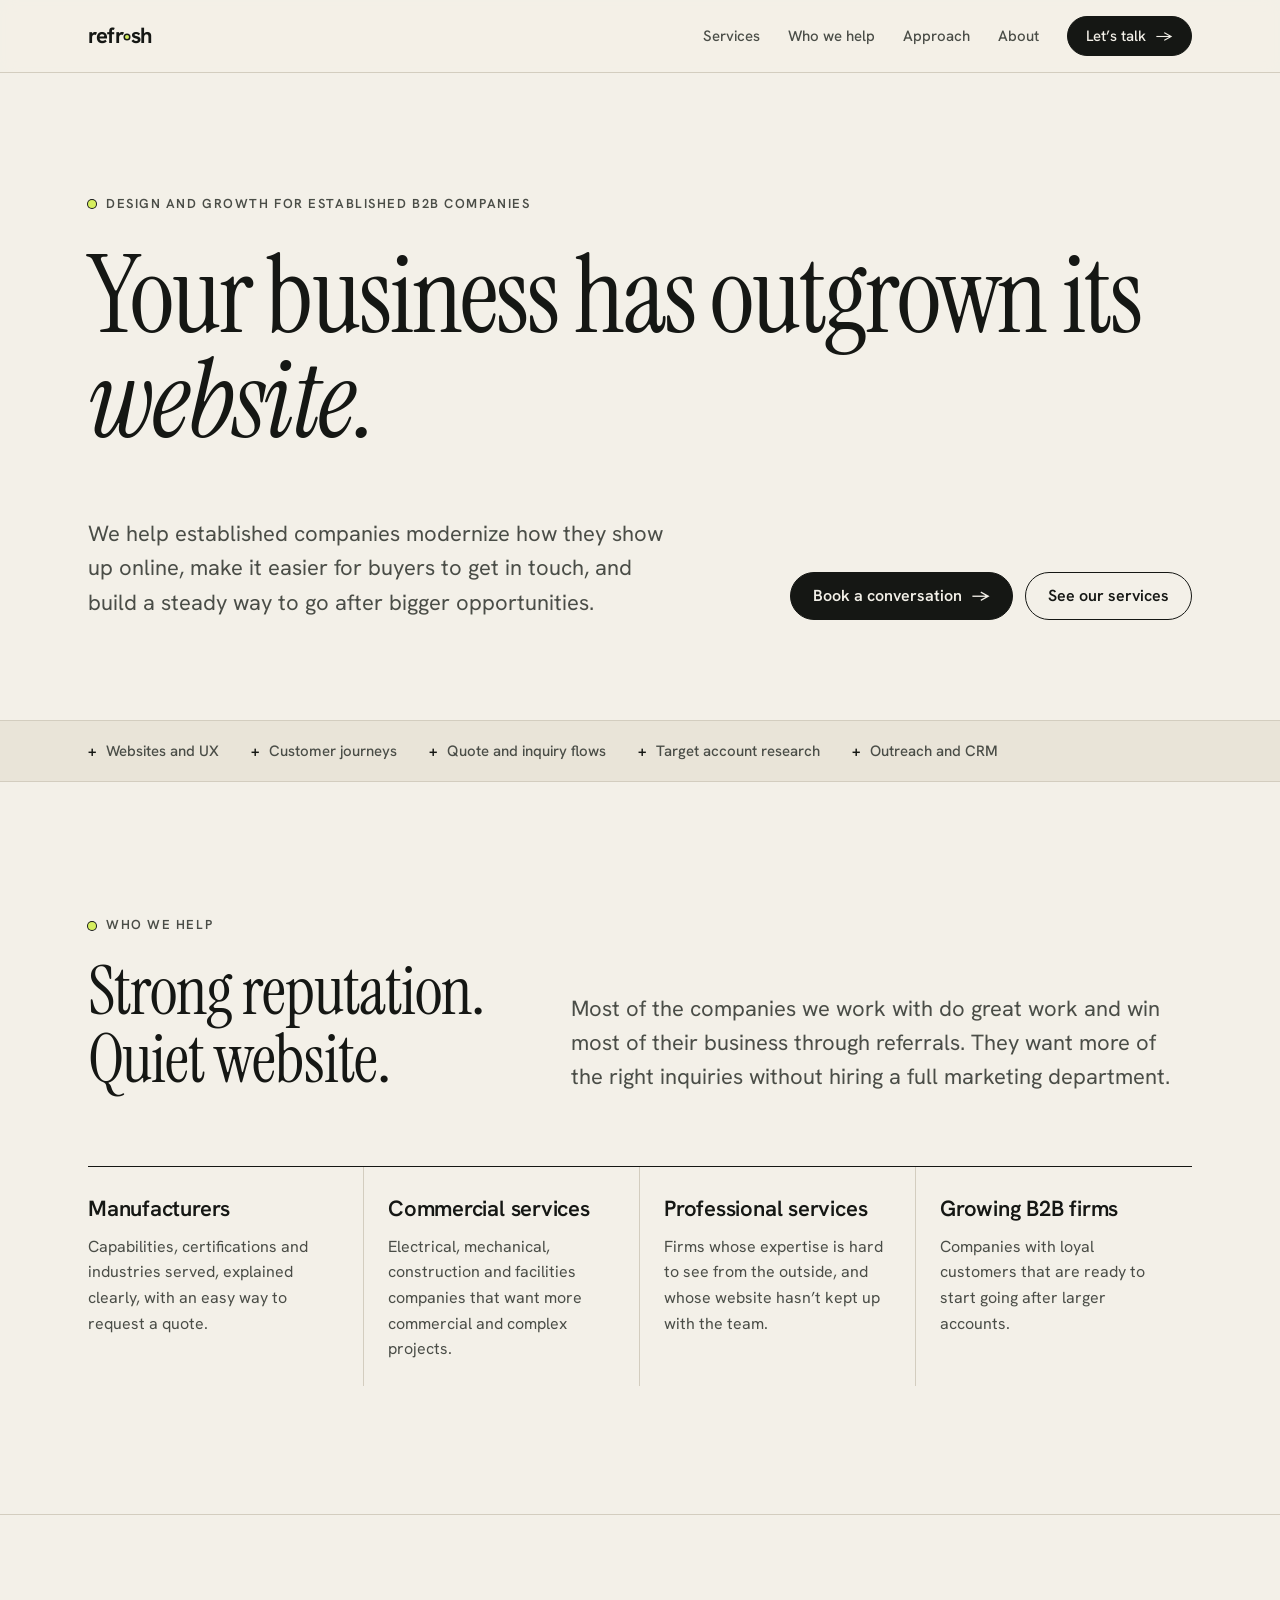
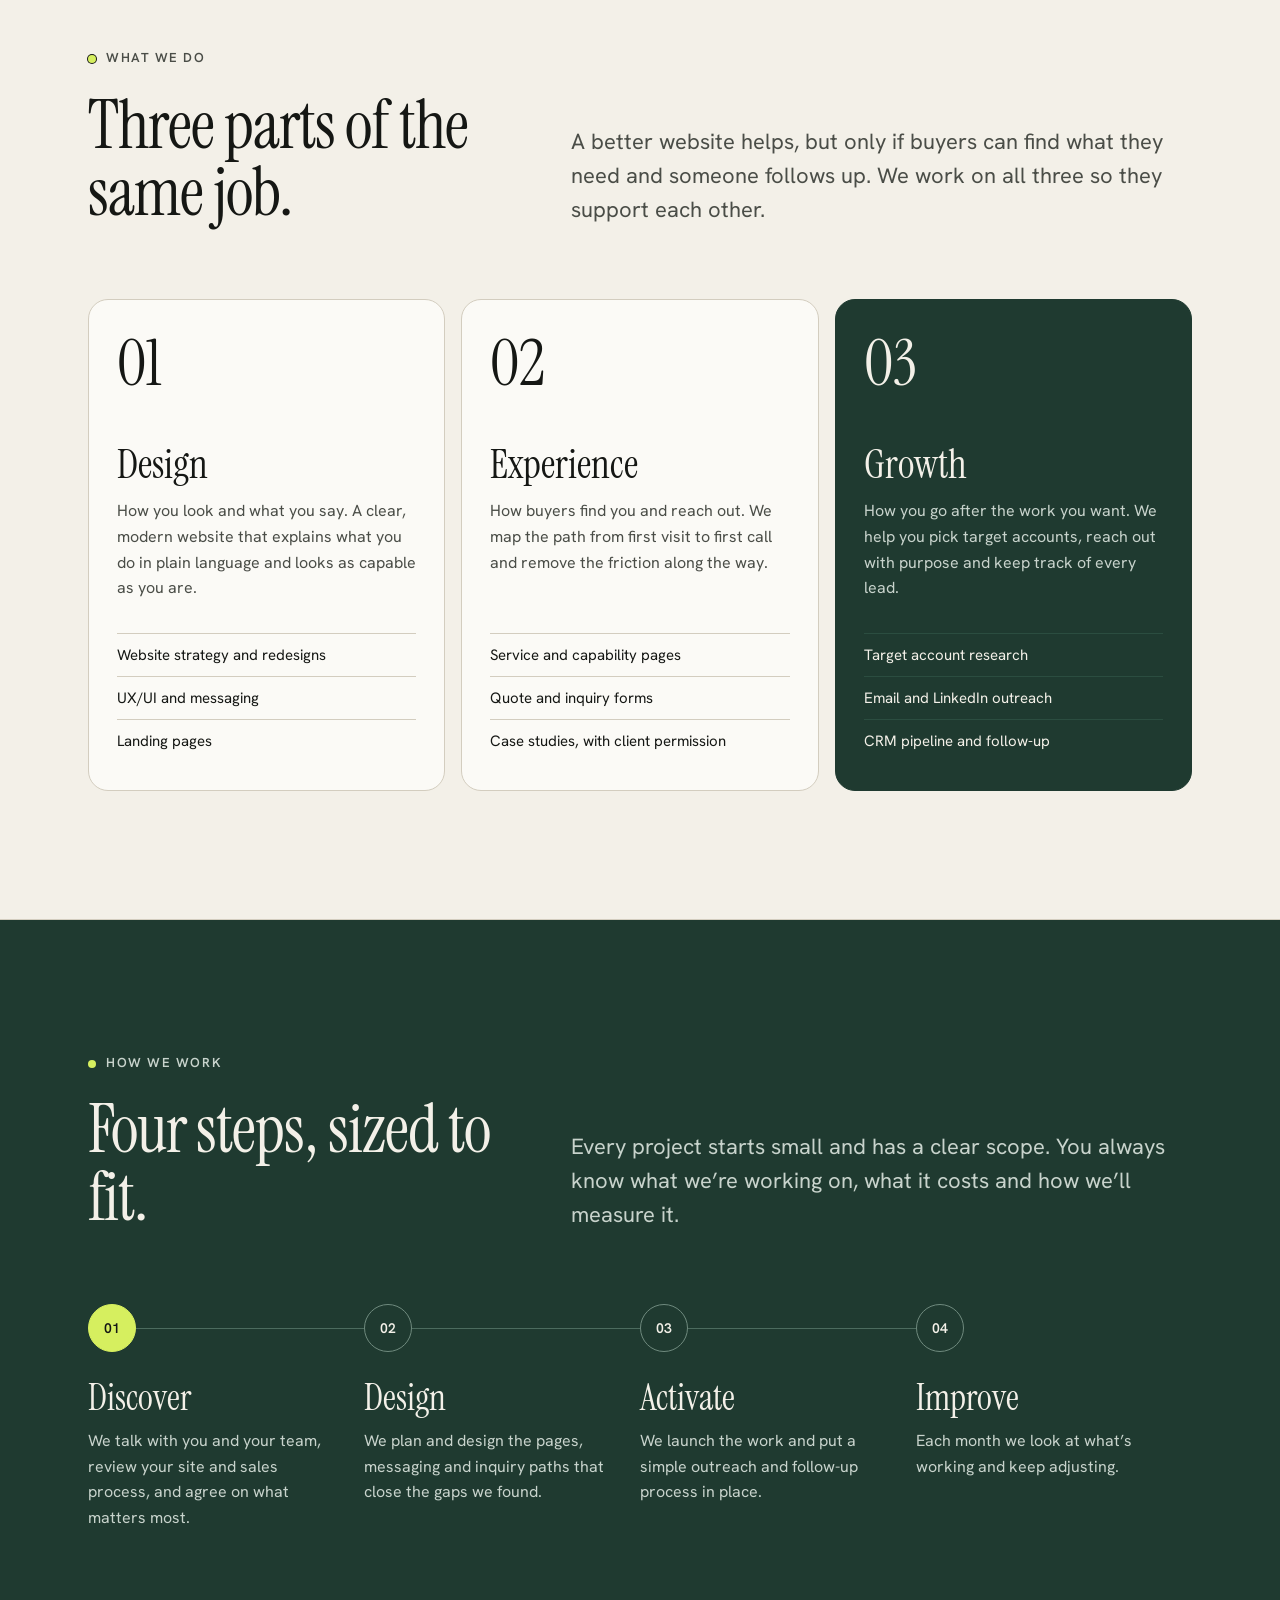
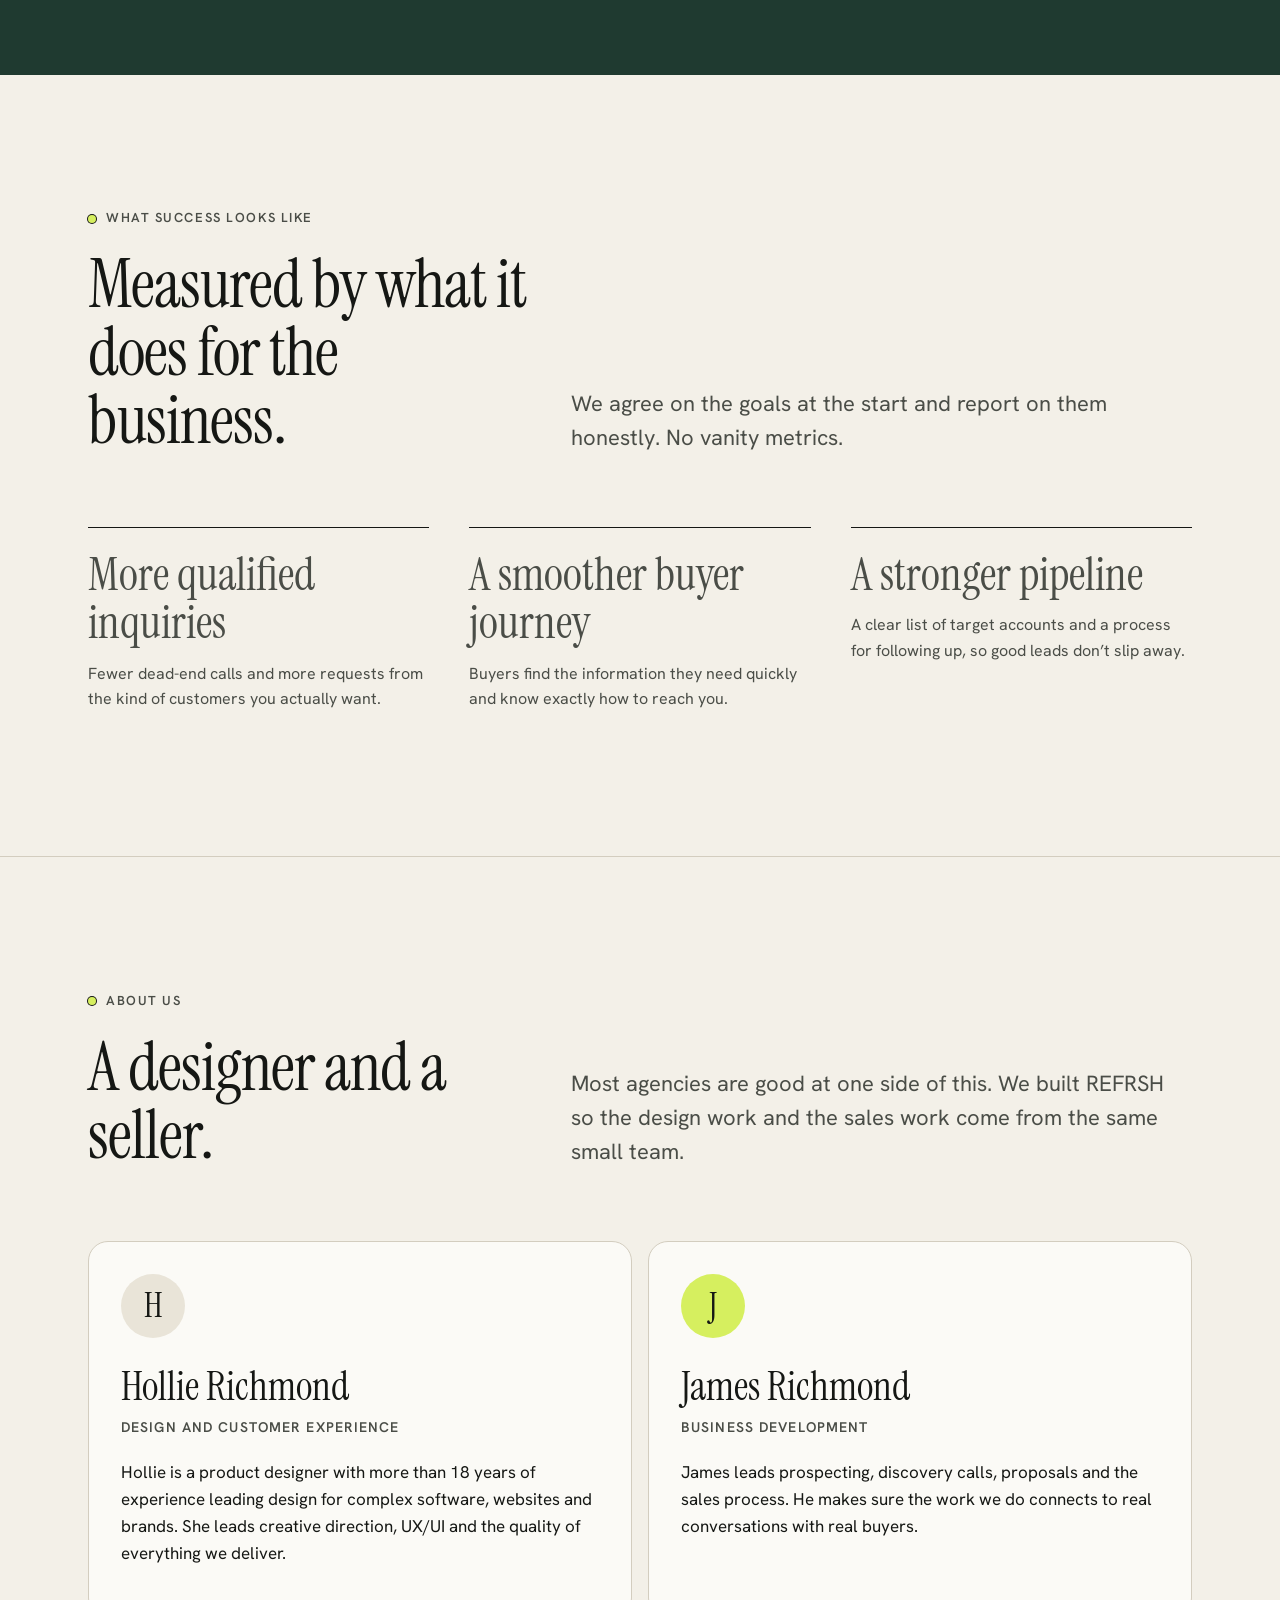
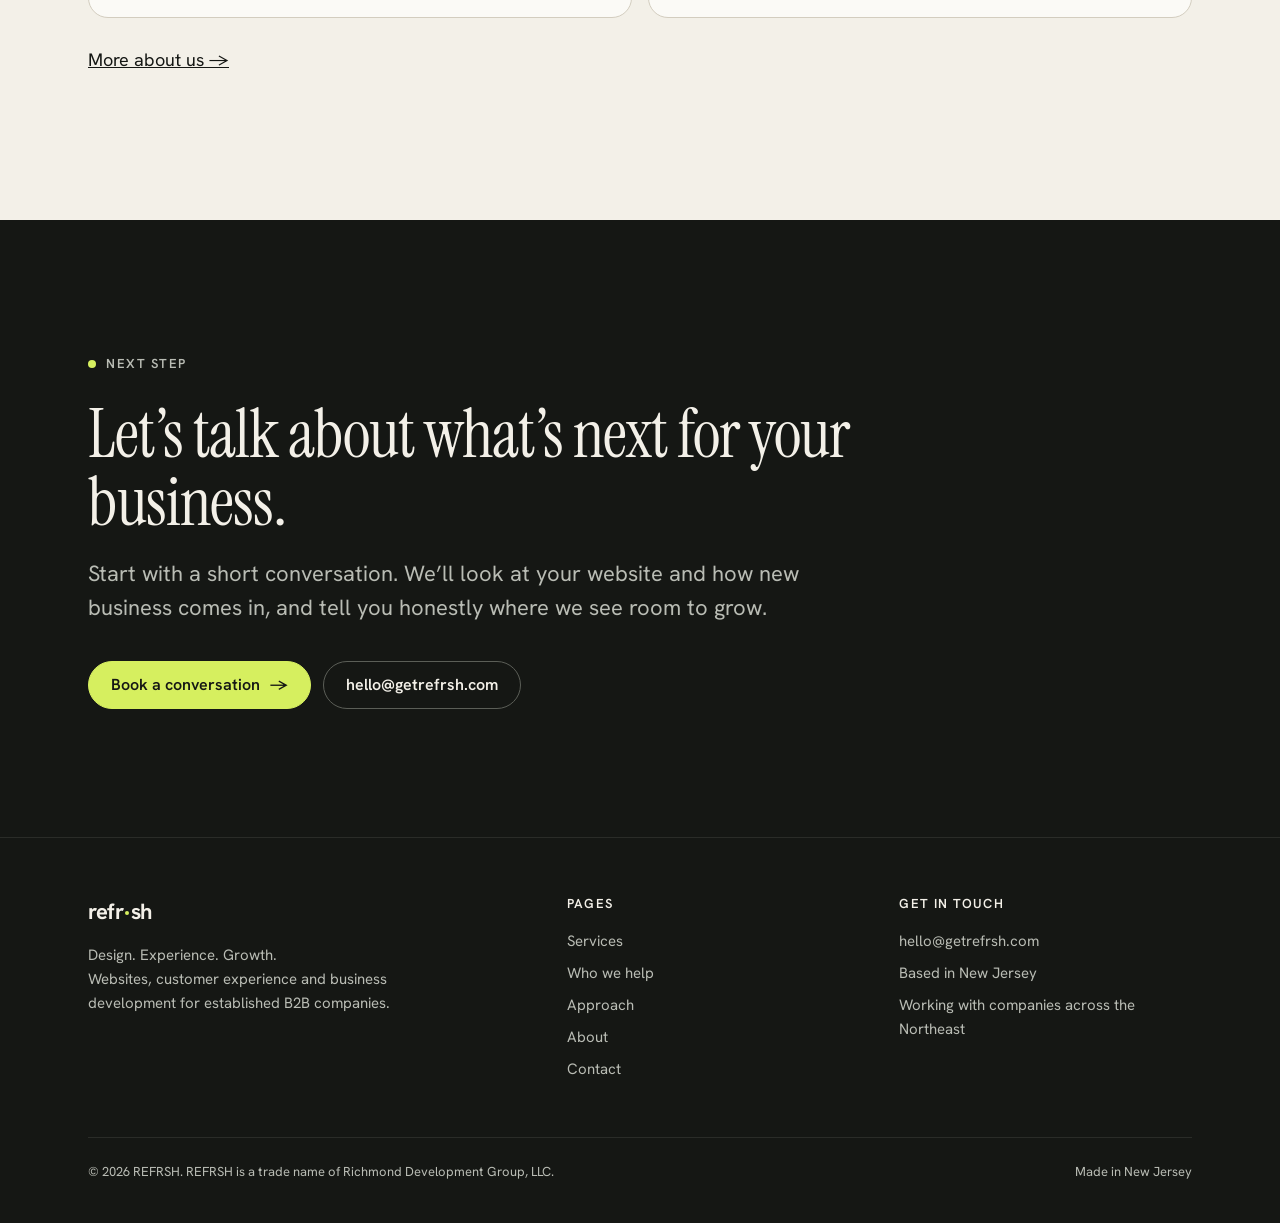
==== index.html @ 4a9b30aa "Initial commit" ====
<!doctype html>
<html lang="en">
<head>
<meta charset="utf-8">
<meta name="viewport" content="width=device-width, initial-scale=1">
<title>REFRSH | Design, experience and growth for established B2B companies</title>
<meta name="description" content="REFRSH helps established B2B companies in New Jersey and the Northeast modernize their websites, improve the buyer experience and build a steady pipeline of new business.">
<link rel="canonical" href="https://getrefrsh.com/">
<meta property="og:type" content="website">
<meta property="og:site_name" content="REFRSH">
<meta property="og:title" content="REFRSH | Design, experience and growth for established B2B companies">
<meta property="og:description" content="REFRSH helps established B2B companies in New Jersey and the Northeast modernize their websites, improve the buyer experience and build a steady pipeline of new business.">
<meta property="og:url" content="https://getrefrsh.com/">
<meta name="theme-color" content="#f3f0e8">
<link rel="icon" href="assets/favicon.svg" type="image/svg+xml">
<link rel="preconnect" href="https://fonts.googleapis.com">
<link rel="preconnect" href="https://fonts.gstatic.com" crossorigin>
<link rel="stylesheet" href="assets/site.css">
</head>
<body>
<a class="skip" href="#main">Skip to content</a>
<header class="site-header">
  <div class="wrap">
    <a class="logo" href="index.html" aria-label="REFRSH home">refr<span class="gap" aria-hidden="true"></span>sh</a>
    <button class="menu-toggle" aria-controls="site-nav" aria-expanded="false" aria-label="Menu"><span></span><span></span><span></span></button>
    <nav class="nav" id="site-nav" aria-label="Main">
      <a href="services.html">Services</a><a href="who-we-help.html">Who we help</a><a href="approach.html">Approach</a><a href="about.html">About</a>
      <a class="btn btn--sm" href="contact.html">Let&rsquo;s talk <span class="arrow" aria-hidden="true">&rarr;</span></a>
    </nav>
  </div>
</header>
<main id="main">

<section class="hero">
  <div class="wrap">
    <span class="eyebrow">Design and growth for established B2B companies</span>
    <h1 class="display">Your business has outgrown its <em>website.</em></h1>
    <div class="hero-foot">
      <p class="lead">We help established companies modernize how they show up online, make it easier for buyers to get in touch, and build a steady way to go after bigger opportunities.</p>
      <div class="cta-row">
        <a class="btn" href="contact.html">Book a conversation <span class="arrow" aria-hidden="true">&rarr;</span></a>
        <a class="btn btn--ghost" href="services.html">See our services</a>
      </div>
    </div>
  </div>
</section>

<div class="strip" aria-label="What we work on">
  <div class="wrap">
    <span>Websites and UX</span><span>Customer journeys</span><span>Quote and inquiry flows</span><span>Target account research</span><span>Outreach and CRM</span>
  </div>
</div>

<section class="section">
  <div class="wrap">
    <div class="section-head reveal">
      <div>
        <span class="eyebrow">Who we help</span>
        <h2 class="h2" style="margin-top:20px">Strong reputation. Quiet website.</h2>
      </div>
      <p class="lead">Most of the companies we work with do great work and win most of their business through referrals. They want more of the right inquiries without hiring a full marketing department.</p>
    </div>
    <div class="who-grid reveal">
      <div><h3 class="h3">Manufacturers</h3><p>Capabilities, certifications and industries served, explained clearly, with an easy way to request a quote.</p></div>
      <div><h3 class="h3">Commercial services</h3><p>Electrical, mechanical, construction and facilities companies that want more commercial and complex projects.</p></div>
      <div><h3 class="h3">Professional services</h3><p>Firms whose expertise is hard to see from the outside, and whose website hasn&rsquo;t kept up with the team.</p></div>
      <div><h3 class="h3">Growing B2B firms</h3><p>Companies with loyal customers that are ready to start going after larger accounts.</p></div>
    </div>
  </div>
</section>

<section class="section">
  <div class="wrap">
    <div class="section-head reveal">
      <div>
        <span class="eyebrow">What we do</span>
        <h2 class="h2" style="margin-top:20px">Three parts of the same job.</h2>
      </div>
      <p class="lead">A better website helps, but only if buyers can find what they need and someone follows up. We work on all three so they support each other.</p>
    </div>
    <div class="pillars">
      <article class="pillar reveal">
        <span class="num">01</span>
        <h3>Design</h3>
        <p>How you look and what you say. A clear, modern website that explains what you do in plain language and looks as capable as you are.</p>
        <ul><li>Website strategy and redesigns</li><li>UX/UI and messaging</li><li>Landing pages</li></ul>
      </article>
      <article class="pillar reveal">
        <span class="num">02</span>
        <h3>Experience</h3>
        <p>How buyers find you and reach out. We map the path from first visit to first call and remove the friction along the way.</p>
        <ul><li>Service and capability pages</li><li>Quote and inquiry forms</li><li>Case studies, with client permission</li></ul>
      </article>
      <article class="pillar pillar--dark reveal">
        <span class="num">03</span>
        <h3>Growth</h3>
        <p>How you go after the work you want. We help you pick target accounts, reach out with purpose and keep track of every lead.</p>
        <ul><li>Target account research</li><li>Email and LinkedIn outreach</li><li>CRM pipeline and follow-up</li></ul>
      </article>
    </div>
  </div>
</section>

<section class="section dark">
  <div class="wrap">
    <div class="section-head reveal">
      <div>
        <span class="eyebrow">How we work</span>
        <h2 class="h2" style="margin-top:20px">Four steps, sized to fit.</h2>
      </div>
      <p class="lead">Every project starts small and has a clear scope. You always know what we&rsquo;re working on, what it costs and how we&rsquo;ll measure it.</p>
    </div>
    <div class="steps reveal">
      <div class="step"><h3>Discover</h3><p>We talk with you and your team, review your site and sales process, and agree on what matters most.</p></div>
      <div class="step"><h3>Design</h3><p>We plan and design the pages, messaging and inquiry paths that close the gaps we found.</p></div>
      <div class="step"><h3>Activate</h3><p>We launch the work and put a simple outreach and follow-up process in place.</p></div>
      <div class="step"><h3>Improve</h3><p>Each month we look at what&rsquo;s working and keep adjusting.</p></div>
    </div>
  </div>
</section>

<section class="section">
  <div class="wrap">
    <div class="section-head reveal">
      <div>
        <span class="eyebrow">What success looks like</span>
        <h2 class="h2" style="margin-top:20px">Measured by what it does for the business.</h2>
      </div>
      <p class="lead">We agree on the goals at the start and report on them honestly. No vanity metrics.</p>
    </div>
    <div class="outcomes">
      <div class="outcome reveal"><p class="big">More qualified inquiries</p><p>Fewer dead-end calls and more requests from the kind of customers you actually want.</p></div>
      <div class="outcome reveal"><p class="big">A smoother buyer journey</p><p>Buyers find the information they need quickly and know exactly how to reach you.</p></div>
      <div class="outcome reveal"><p class="big">A stronger pipeline</p><p>A clear list of target accounts and a process for following up, so good leads don&rsquo;t slip away.</p></div>
    </div>
  </div>
</section>

<section class="section">
  <div class="wrap">
    <div class="section-head reveal">
      <div>
        <span class="eyebrow">About us</span>
        <h2 class="h2" style="margin-top:20px">A designer and a seller.</h2>
      </div>
      <p class="lead">Most agencies are good at one side of this. We built REFRSH so the design work and the sales work come from the same small team.</p>
    </div>
    <div class="team">
      <article class="person reveal">
        <div class="initial" aria-hidden="true">H</div>
        <h3>Hollie Richmond</h3>
        <p class="role">Design and customer experience</p>
        <p>Hollie is a product designer with more than 18 years of experience leading design for complex software, websites and brands. She leads creative direction, UX/UI and the quality of everything we deliver.</p>
      </article>
      <article class="person reveal">
        <div class="initial" aria-hidden="true">J</div>
        <h3>James Richmond</h3>
        <p class="role">Business development</p>
        <p>James leads prospecting, discovery calls, proposals and the sales process. He makes sure the work we do connects to real conversations with real buyers.</p>
      </article>
    </div>
    <p style="margin-top:28px"><a href="about.html">More about us <span class="arrow" aria-hidden="true">&rarr;</span></a></p>
  </div>
</section>

<section class="cta-band">
  <div class="wrap reveal">
    <span class="eyebrow" style="color:#b9bcb4">Next step</span>
    <h2 class="h2" style="margin-top:24px">Let&rsquo;s talk about what&rsquo;s next for your business.</h2>
    <p class="lead">Start with a short conversation. We&rsquo;ll look at your website and how new business comes in, and tell you honestly where we see room to grow.</p>
    <div class="cta-row">
      <a class="btn btn--lime" href="contact.html">Book a conversation <span class="arrow" aria-hidden="true">&rarr;</span></a>
      <a class="btn btn--ghost" href="mailto:hello@getrefrsh.com">hello@getrefrsh.com</a>
    </div>
  </div>
</section>

</main>
<footer class="site-footer">
  <div class="wrap">
    <div class="top">
      <div>
        <a class="logo" href="index.html" aria-label="REFRSH home">refr<span class="gap" aria-hidden="true"></span>sh</a>
        <p class="tagline">Design. Experience. Growth.<br>Websites, customer experience and business development for established B2B companies.</p>
      </div>
      <div>
        <h4>Pages</h4>
        <ul>
          <li><a href="services.html">Services</a></li>
          <li><a href="who-we-help.html">Who we help</a></li>
          <li><a href="approach.html">Approach</a></li>
          <li><a href="about.html">About</a></li>
          <li><a href="contact.html">Contact</a></li>
        </ul>
      </div>
      <div>
        <h4>Get in touch</h4>
        <ul>
          <li><a href="mailto:hello@getrefrsh.com">hello@getrefrsh.com</a></li>
          <li>Based in New Jersey</li>
          <li>Working with companies across the Northeast</li>
        </ul>
      </div>
    </div>
    <div class="bottom">
      <span>&copy; <span id="year">2026</span> REFRSH. REFRSH is a trade name of Richmond Development Group, LLC.</span>
      <span>Made in New Jersey</span>
    </div>
  </div>
</footer>
<script src="assets/site.js" defer></script>
</body>
</html>
---- assets/site.css ----
/* REFRSH site styles */
@import url("https://fonts.googleapis.com/css2?family=Instrument+Serif:ital@0;1&family=Hanken+Grotesk:wght@400;500;600;700&display=swap");

:root {
  --paper: #f3f0e8;
  --paper-2: #e9e4d8;
  --ink: #151714;
  --ink-2: #4a4d47;
  --line: #d3cdbf;
  --spruce: #1f3a30;
  --spruce-2: #2b4d40;
  --lime: #d6ef5f;
  --serif: "Instrument Serif", Georgia, "Times New Roman", serif;
  --sans: "Hanken Grotesk", system-ui, -apple-system, "Segoe UI", sans-serif;
  --wrap: 1200px;
  --gutter: clamp(16px, 4vw, 48px);
}

*, *::before, *::after { box-sizing: border-box; }
html { -webkit-text-size-adjust: 100%; scroll-behavior: smooth; }
body {
  margin: 0;
  background: var(--paper);
  color: var(--ink);
  font-family: var(--sans);
  font-size: 18px;
  line-height: 1.6;
  -webkit-font-smoothing: antialiased;
}
img, svg { display: block; max-width: 100%; }
a { color: inherit; }
p { margin: 0 0 1em; }
h1, h2, h3, h4 { margin: 0; font-weight: 400; }

.wrap { max-width: var(--wrap); margin: 0 auto; padding: 0 var(--gutter); }

.skip { position: absolute; left: -9999px; }
.skip:focus { left: 16px; top: 16px; background: var(--ink); color: var(--paper); padding: 8px 12px; z-index: 100; }

:focus-visible { outline: 2px solid var(--ink); outline-offset: 3px; }

/* ---------- Header ---------- */
.site-header {
  position: sticky; top: 0; z-index: 20;
  background: color-mix(in srgb, var(--paper) 92%, transparent);
  backdrop-filter: saturate(140%) blur(8px);
  border-bottom: 1px solid var(--line);
}
.site-header .wrap { display: flex; align-items: center; justify-content: space-between; height: 72px; gap: 24px; }

.logo { display: inline-flex; align-items: baseline; text-decoration: none; font-family: var(--sans); font-weight: 700; font-size: 22px; letter-spacing: -0.02em; }
.logo .gap { display: inline-block; width: 0.34em; position: relative; }
.logo .gap::after { content: ""; position: absolute; left: 50%; bottom: 0.18em; width: 0.2em; height: 0.2em; margin-left: -0.1em; border-radius: 50%; background: var(--lime); box-shadow: 0 0 0 1.5px var(--ink); }

.nav { display: flex; align-items: center; gap: 28px; }
.nav a { text-decoration: none; font-size: 15px; font-weight: 500; color: var(--ink-2); }
.nav a:hover, .nav a[aria-current="page"] { color: var(--ink); }
.nav a.btn, .nav a.btn:hover { color: var(--paper); text-decoration: none; }
.nav a[aria-current="page"] { text-decoration: underline; text-underline-offset: 6px; text-decoration-thickness: 1px; }

.btn {
  display: inline-flex; align-items: center; justify-content: center; gap: 10px;
  min-height: 48px; padding: 0 22px;
  border-radius: 999px; border: 1px solid var(--ink);
  background: var(--ink); color: var(--paper);
  font: 600 16px/1 var(--sans); text-decoration: none; cursor: pointer;
  transition: background .2s, color .2s;
}
.btn:hover { background: var(--spruce); border-color: var(--spruce); }
.btn .arrow { transition: transform .2s; }
.btn:hover .arrow { transform: translateX(3px); }
.btn--ghost { background: transparent; color: var(--ink); }
.btn--ghost:hover { background: var(--ink); color: var(--paper); border-color: var(--ink); }
.btn--lime { background: var(--lime); color: var(--ink); border-color: var(--lime); }
.btn--lime:hover { background: var(--paper); border-color: var(--paper); }
.btn--sm { min-height: 40px; padding: 0 18px; font-size: 15px; }

.menu-toggle { display: none; background: none; border: 0; padding: 10px; margin-right: -10px; cursor: pointer; color: var(--ink); }
.menu-toggle span { display: block; width: 22px; height: 2px; background: currentColor; margin: 5px 0; transition: transform .2s, opacity .2s; }

@media (max-width: 900px) {
  .menu-toggle { display: block; }
  .nav {
    position: fixed; inset: 72px 0 auto 0;
    flex-direction: column; align-items: stretch; gap: 0;
    background: var(--paper); border-bottom: 1px solid var(--line);
    padding: 8px var(--gutter) 24px;
    display: none;
  }
  .nav.open { display: flex; }
  .nav a { font-size: 20px; padding: 14px 0; border-bottom: 1px solid var(--line); color: var(--ink); }
  .nav a[aria-current="page"] { text-decoration: none; }
  .nav .btn { margin-top: 20px; border-bottom: 1px solid var(--ink); }
  .menu-open .menu-toggle span:nth-child(1) { transform: translateY(7px) rotate(45deg); }
  .menu-open .menu-toggle span:nth-child(2) { opacity: 0; }
  .menu-open .menu-toggle span:nth-child(3) { transform: translateY(-7px) rotate(-45deg); }
}

/* ---------- Type helpers ---------- */
.eyebrow { font-size: 13px; font-weight: 600; letter-spacing: .12em; text-transform: uppercase; color: var(--ink-2); display: inline-flex; align-items: center; gap: 10px; }
.eyebrow::before { content: ""; width: 8px; height: 8px; border-radius: 50%; background: var(--lime); box-shadow: 0 0 0 1px var(--ink); }
.display { font-family: var(--serif); font-size: clamp(48px, 8.4vw, 116px); line-height: .98; letter-spacing: -0.02em; }
.display em, .h2 em { font-style: italic; }
.h2 { font-family: var(--serif); font-size: clamp(38px, 5.2vw, 68px); line-height: 1.02; letter-spacing: -0.015em; }
.h3 { font-family: var(--sans); font-weight: 600; font-size: 22px; line-height: 1.3; letter-spacing: -0.01em; }
.lead { font-size: clamp(19px, 1.8vw, 22px); line-height: 1.55; color: var(--ink-2); max-width: 36em; }
.muted { color: var(--ink-2); }

/* ---------- Sections ---------- */
.section { padding: clamp(72px, 10vw, 140px) 0; }
.section + .section { border-top: 1px solid var(--line); }
.section-head { display: grid; grid-template-columns: 1fr 1.4fr; gap: 40px; align-items: end; margin-bottom: clamp(40px, 6vw, 72px); }
.section-head .lead { margin: 0; }
@media (max-width: 800px) { .section-head { grid-template-columns: 1fr; gap: 20px; } }

/* ---------- Hero ---------- */
.hero { padding: clamp(56px, 9vw, 120px) 0 clamp(56px, 8vw, 100px); }
.hero .eyebrow { margin-bottom: 28px; }
.hero h1 { max-width: 11.5em; }
.hero-foot { display: grid; grid-template-columns: 1.2fr 1fr; gap: 40px; margin-top: clamp(36px, 5vw, 64px); align-items: end; }
.hero-foot .lead { margin: 0; }
.cta-row { display: flex; flex-wrap: wrap; gap: 12px; justify-content: flex-end; }
@media (max-width: 800px) {
  .hero-foot { grid-template-columns: 1fr; gap: 28px; }
  .cta-row { justify-content: flex-start; }
}

/* The missing e */
.ghost-e { position: relative; display: inline-block; color: transparent; -webkit-text-stroke: 1.5px var(--ink); }

/* Ticker line under hero */
.strip { border-top: 1px solid var(--line); border-bottom: 1px solid var(--line); background: var(--paper-2); }
.strip .wrap { display: flex; flex-wrap: wrap; gap: 8px 32px; padding-top: 18px; padding-bottom: 18px; font-size: 15px; font-weight: 500; color: var(--ink-2); }
.strip span { display: inline-flex; align-items: center; gap: 10px; }
.strip span::before { content: "+"; color: var(--ink); font-weight: 700; }

/* ---------- Who we help ---------- */
.who-grid { display: grid; grid-template-columns: repeat(4, 1fr); border-top: 1px solid var(--ink); }
.who-grid > div { padding: 28px 24px 8px 0; border-right: 1px solid var(--line); }
.who-grid > div + div { padding-left: 24px; }
.who-grid > div:last-child { border-right: 0; }
.who-grid h3 { margin-bottom: 10px; }
.who-grid p { font-size: 16px; color: var(--ink-2); }
@media (max-width: 900px) {
  .who-grid { grid-template-columns: 1fr 1fr; }
  .who-grid > div:nth-child(2) { border-right: 0; }
  .who-grid > div:nth-child(3) { padding-left: 0; }
  .who-grid > div:nth-child(n+3) { border-top: 1px solid var(--line); }
}
@media (max-width: 560px) {
  .who-grid { grid-template-columns: 1fr; }
  .who-grid > div, .who-grid > div + div { padding: 24px 0 4px; border-right: 0; }
  .who-grid > div + div { border-top: 1px solid var(--line); }
}

/* ---------- Pillars ---------- */
.pillars { display: grid; grid-template-columns: repeat(3, 1fr); gap: 16px; }
.pillar { background: #fbfaf6; border: 1px solid var(--line); border-radius: 20px; padding: 32px 28px 28px; display: flex; flex-direction: column; min-height: 420px; }
.pillar .num { font-family: var(--serif); font-size: 64px; line-height: 1; }
.pillar h3 { font-family: var(--serif); font-size: 40px; line-height: 1; margin: 48px 0 14px; }
.pillar p { font-size: 16px; color: var(--ink-2); }
.pillar ul { list-style: none; margin: auto 0 0; padding: 16px 0 0; font-size: 15px; }
.pillar li { padding: 9px 0; border-top: 1px solid var(--line); }
.pillar--dark { background: var(--spruce); color: var(--paper); border-color: var(--spruce); }
.pillar--dark p { color: #c8d3cc; }
.pillar--dark li { border-color: var(--spruce-2); }
@media (max-width: 900px) { .pillars { grid-template-columns: 1fr; } .pillar { min-height: 0; } .pillar h3 { margin-top: 28px; } }

/* ---------- Process ---------- */
.dark { background: var(--spruce); color: var(--paper); }
.dark .eyebrow { color: #c8d3cc; }
.dark .eyebrow::before { box-shadow: none; }
.dark .lead, .dark .muted { color: #c8d3cc; }
.section.dark + .section { border-top: 0; }

.steps { display: grid; grid-template-columns: repeat(4, 1fr); gap: 0; counter-reset: step; position: relative; }
.step { padding: 0 24px 0 0; position: relative; }
.step::before {
  counter-increment: step; content: "0" counter(step);
  display: flex; align-items: center; justify-content: center;
  width: 48px; height: 48px; border-radius: 50%;
  border: 1px solid #6f8a7e; font-size: 14px; font-weight: 600; margin-bottom: 28px;
  background: var(--spruce); position: relative; z-index: 1;
}
.step:first-child::before { background: var(--lime); color: var(--ink); border-color: var(--lime); }
.step::after { content: ""; position: absolute; top: 24px; left: 48px; right: 0; height: 1px; background: #4c6b5e; }
.step:last-child::after { display: none; }
.step h3 { font-family: var(--serif); font-size: 36px; line-height: 1; margin-bottom: 12px; }
.step p { font-size: 16px; color: #c8d3cc; max-width: 17em; }
@media (max-width: 900px) {
  .steps { grid-template-columns: 1fr; gap: 0; }
  .step { display: grid; grid-template-columns: 48px 1fr; column-gap: 20px; padding: 0 0 32px; }
  .step::before { grid-row: span 2; margin: 0; }
  .step::after { top: 48px; bottom: 0; left: 24px; right: auto; width: 1px; height: auto; }
  .step h3 { margin-top: 6px; }
}

/* ---------- Outcomes ---------- */
.outcomes { display: grid; grid-template-columns: repeat(3, 1fr); gap: 40px; }
.outcome { border-top: 1px solid var(--ink); padding-top: 22px; }
.outcome .big { font-family: var(--serif); font-size: clamp(34px, 3.6vw, 46px); line-height: 1.05; margin-bottom: 14px; }
.outcome p { font-size: 16px; color: var(--ink-2); }
@media (max-width: 800px) { .outcomes { grid-template-columns: 1fr; gap: 28px; } }

/* ---------- Team ---------- */
.team { display: grid; grid-template-columns: 1fr 1fr; gap: 16px; }
.person { border: 1px solid var(--line); border-radius: 20px; padding: 32px; background: #fbfaf6; }
.person .initial { width: 64px; height: 64px; border-radius: 50%; display: grid; place-items: center; font-family: var(--serif); font-size: 34px; background: var(--paper-2); margin-bottom: 28px; }
.person:nth-child(2) .initial { background: var(--lime); }
.person h3 { font-family: var(--serif); font-size: 40px; line-height: 1; }
.person .role { font-size: 14px; font-weight: 600; letter-spacing: .08em; text-transform: uppercase; color: var(--ink-2); margin: 10px 0 20px; }
.person p { font-size: 17px; }
.person ul { margin: 0; padding-left: 18px; font-size: 16px; color: var(--ink-2); }
@media (max-width: 800px) { .team { grid-template-columns: 1fr; } }

/* ---------- CTA band ---------- */
.cta-band { background: var(--ink); color: var(--paper); padding: clamp(72px, 10vw, 128px) 0; }
.cta-band .h2 { max-width: 12em; }
.cta-band .lead { color: #b9bcb4; margin-top: 20px; }
.cta-band .cta-row { justify-content: flex-start; margin-top: 36px; }
.cta-band .btn--ghost { color: var(--paper); border-color: #5b5e57; }
.cta-band .btn--ghost:hover { background: var(--paper); color: var(--ink); border-color: var(--paper); }

/* ---------- Page header (inner pages) ---------- */
.page-head { padding: clamp(56px, 8vw, 112px) 0 clamp(40px, 6vw, 72px); border-bottom: 1px solid var(--line); }
.page-head .eyebrow { margin-bottom: 24px; }
.page-head h1 { font-family: var(--serif); font-size: clamp(46px, 7vw, 96px); line-height: 1; letter-spacing: -0.02em; max-width: 12em; }
.page-head .lead { margin-top: 28px; }

/* ---------- Service detail rows ---------- */
.rows { border-top: 1px solid var(--ink); }
.row { display: grid; grid-template-columns: 80px 1fr 1.3fr; gap: 32px; padding: 44px 0; border-bottom: 1px solid var(--line); }
.row .n { font-family: var(--serif); font-size: 40px; line-height: 1; }
.row h2 { font-family: var(--serif); font-size: clamp(32px, 3.4vw, 44px); line-height: 1.05; }
.row .tag { font-size: 14px; color: var(--ink-2); margin-top: 12px; }
.row p { margin-bottom: 18px; }
.chips { display: flex; flex-wrap: wrap; gap: 8px; margin: 0; padding: 0; list-style: none; }
.chips li { font-size: 14px; font-weight: 500; padding: 6px 12px; border: 1px solid var(--line); border-radius: 999px; background: #fbfaf6; }
@media (max-width: 800px) { .row { grid-template-columns: 1fr; gap: 14px; padding: 32px 0; } }

/* ---------- Offer card ---------- */
.offer { display: grid; grid-template-columns: 1.1fr 1fr; gap: 48px; background: var(--lime); border-radius: 24px; padding: clamp(32px, 5vw, 64px); }
.offer .h2 { font-size: clamp(34px, 4.2vw, 56px); }
.offer ol { margin: 0; padding: 0; list-style: none; counter-reset: o; }
.offer li { counter-increment: o; display: grid; grid-template-columns: 36px 1fr; gap: 12px; padding: 14px 0; border-top: 1px solid rgba(21,23,20,.25); font-size: 17px; }
.offer li::before { content: counter(o); font-family: var(--serif); font-size: 26px; line-height: 1; }
@media (max-width: 800px) { .offer { grid-template-columns: 1fr; gap: 28px; } }

/* ---------- Prose blocks ---------- */
.split { display: grid; grid-template-columns: 1fr 1.4fr; gap: 48px; }
.split .h2 { font-size: clamp(32px, 4vw, 52px); }
.prose { font-size: 19px; max-width: 34em; }
.prose p:last-child { margin-bottom: 0; }
@media (max-width: 800px) { .split { grid-template-columns: 1fr; gap: 20px; } }

.checklist { list-style: none; margin: 0; padding: 0; }
.checklist li { padding: 16px 0 16px 36px; border-top: 1px solid var(--line); position: relative; }
.checklist li::before { content: ""; position: absolute; left: 0; top: 22px; width: 18px; height: 10px; border-left: 2px solid var(--ink); border-bottom: 2px solid var(--ink); transform: rotate(-45deg); }

/* ---------- Contact form ---------- */
.contact { display: grid; grid-template-columns: 1fr 1.3fr; gap: 64px; }
.form { display: grid; gap: 20px; }
.field label { display: block; font-size: 14px; font-weight: 600; margin-bottom: 8px; }
.field .opt { font-weight: 400; color: var(--ink-2); }
.field input, .field textarea, .field select {
  width: 100%; font: 400 17px/1.4 var(--sans); color: var(--ink);
  background: #fbfaf6; border: 1px solid var(--line); border-radius: 12px; padding: 14px 16px;
}
.field textarea { min-height: 160px; resize: vertical; }
.field input:focus, .field textarea:focus, .field select:focus { outline: none; border-color: var(--ink); box-shadow: 0 0 0 3px rgba(21,23,20,.08); }
.form-row { display: grid; grid-template-columns: 1fr 1fr; gap: 20px; }
.form-note { font-size: 14px; color: var(--ink-2); margin: 0; }
.form-status { font-size: 16px; padding: 14px 16px; border-radius: 12px; background: var(--lime); display: none; }
.form-status.show { display: block; }
.contact-aside dl { margin: 32px 0 0; }
.contact-aside dt { font-size: 13px; font-weight: 600; letter-spacing: .1em; text-transform: uppercase; color: var(--ink-2); margin-top: 24px; }
.contact-aside dd { margin: 6px 0 0; font-size: 19px; }
@media (max-width: 800px) { .contact { grid-template-columns: 1fr; gap: 40px; } .form-row { grid-template-columns: 1fr; } }

/* ---------- Footer ---------- */
.site-footer { background: var(--ink); color: #b9bcb4; padding: 56px 0 40px; font-size: 15px; border-top: 1px solid #2a2c28; }
.site-footer .top { display: grid; grid-template-columns: 1.5fr 1fr 1fr; gap: 40px; padding-bottom: 48px; }
.site-footer .logo { color: var(--paper); }
.site-footer .logo .gap::after { background: var(--lime); }
.site-footer h4 { font-size: 13px; font-weight: 600; letter-spacing: .1em; text-transform: uppercase; color: var(--paper); margin-bottom: 14px; }
.site-footer ul { list-style: none; margin: 0; padding: 0; }
.site-footer li { margin: 8px 0; }
.site-footer a { text-decoration: none; }
.site-footer a:hover { color: var(--paper); }
.site-footer .tagline { margin-top: 14px; max-width: 22em; }
.site-footer .bottom { display: flex; flex-wrap: wrap; justify-content: space-between; gap: 12px; padding-top: 24px; border-top: 1px solid #2a2c28; font-size: 13px; }
@media (max-width: 800px) { .site-footer .top { grid-template-columns: 1fr 1fr; } .site-footer .top > div:first-child { grid-column: 1 / -1; } }

/* ---------- Reveal ---------- */
@media (prefers-reduced-motion: no-preference) {
  .reveal { opacity: 0; transform: translateY(16px); transition: opacity .7s ease, transform .7s ease; }
  .reveal.in { opacity: 1; transform: none; }
}
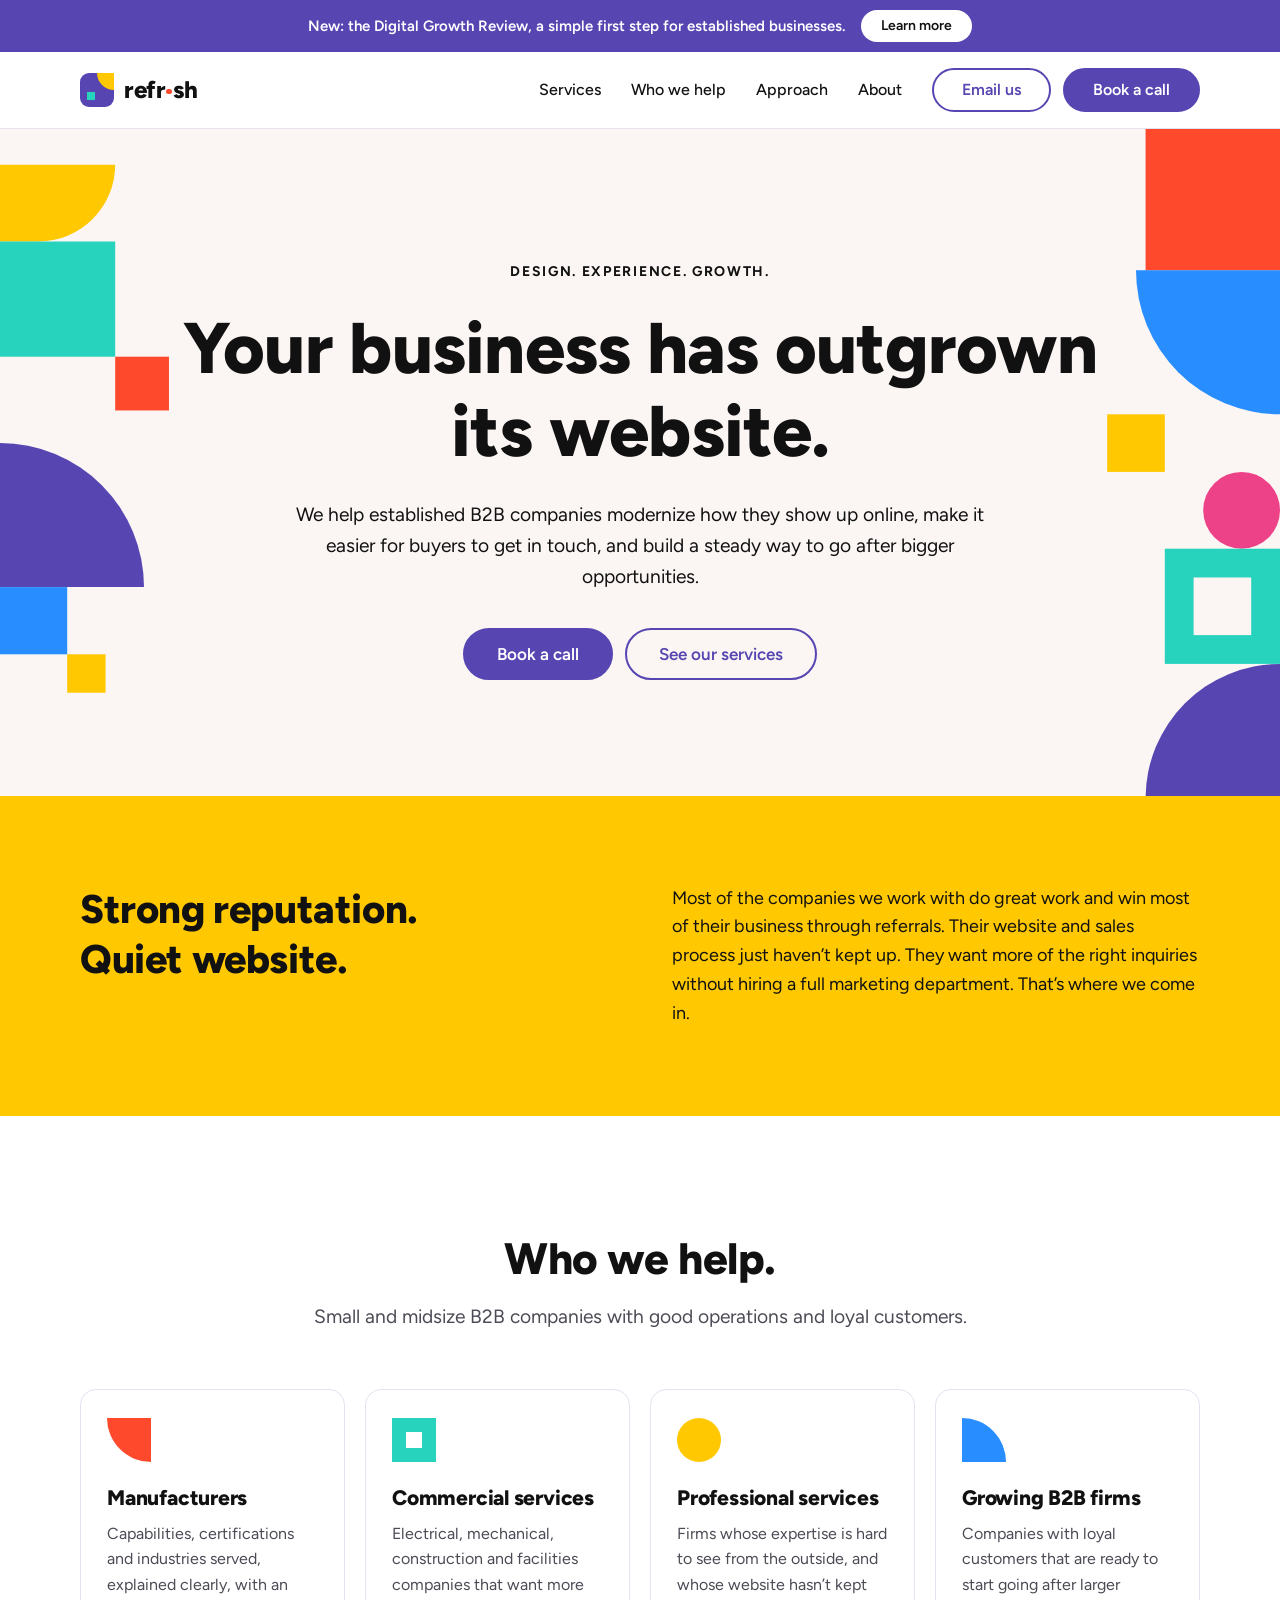
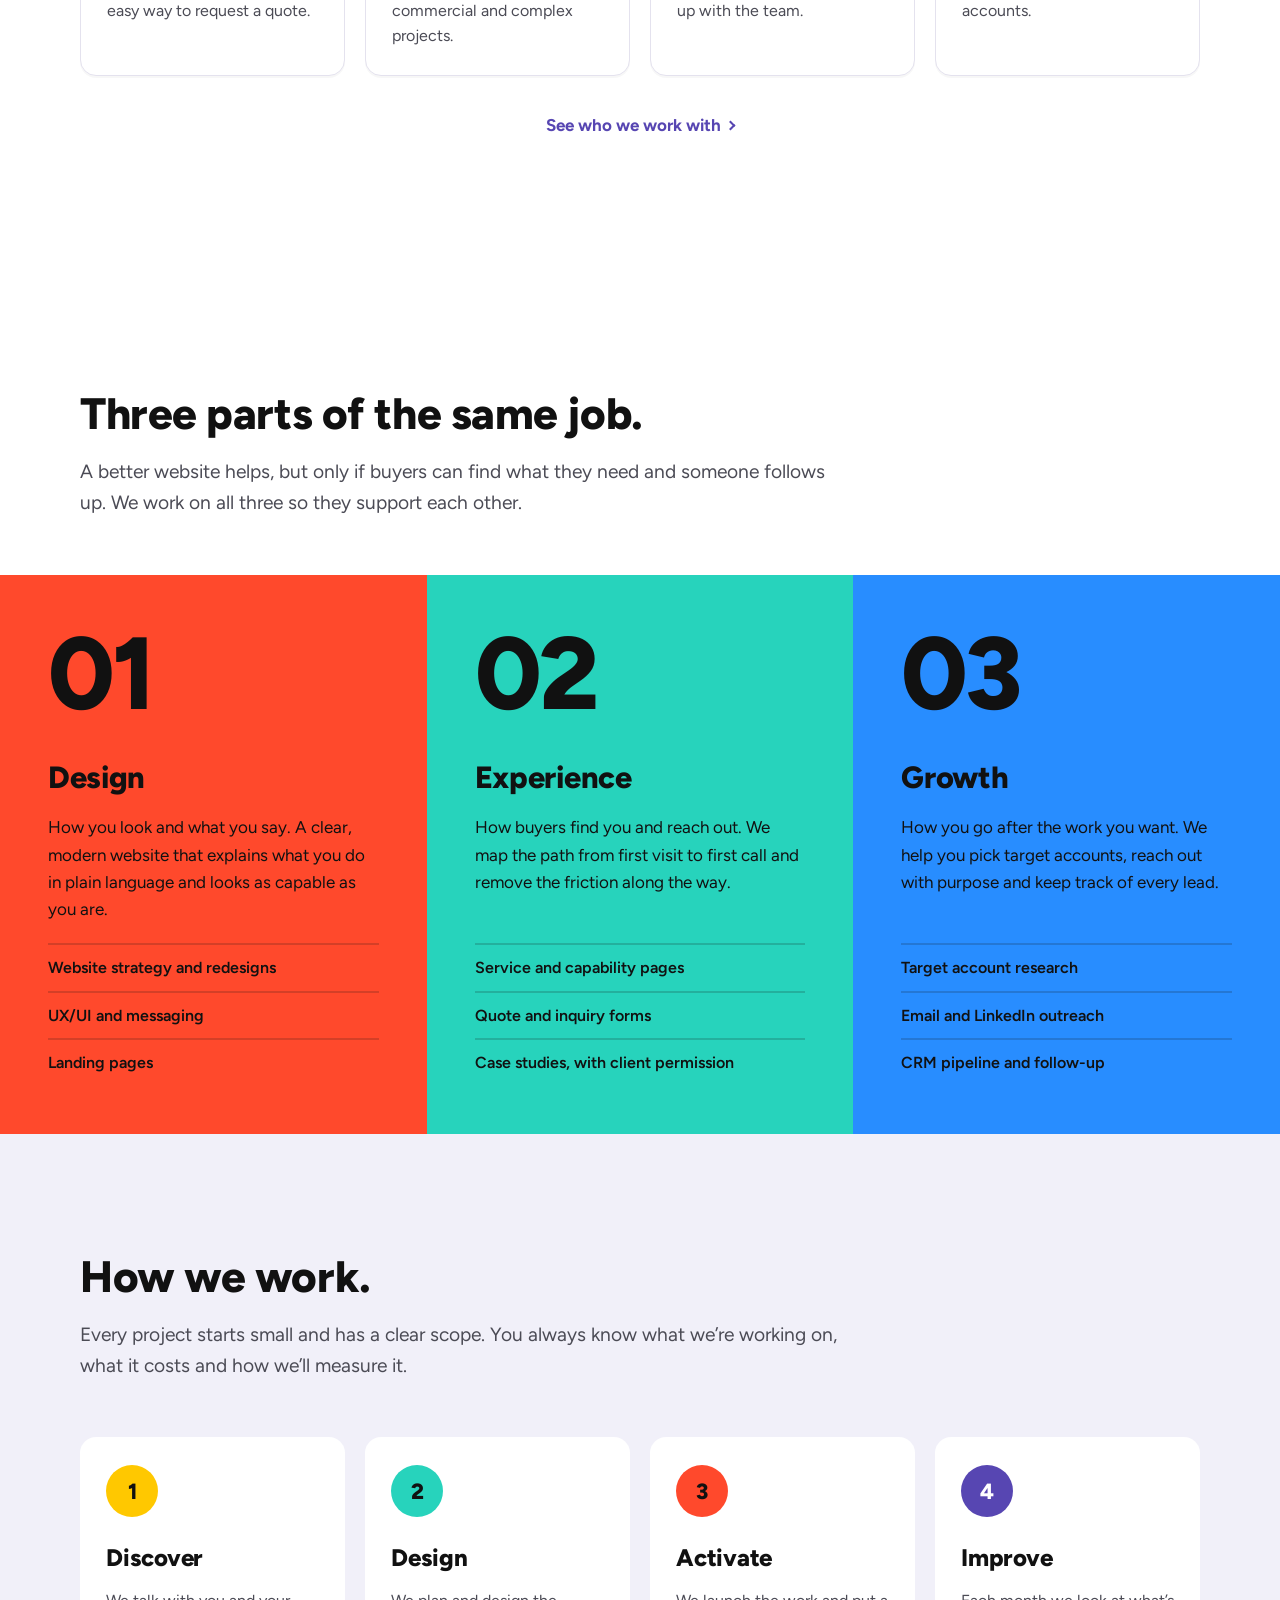
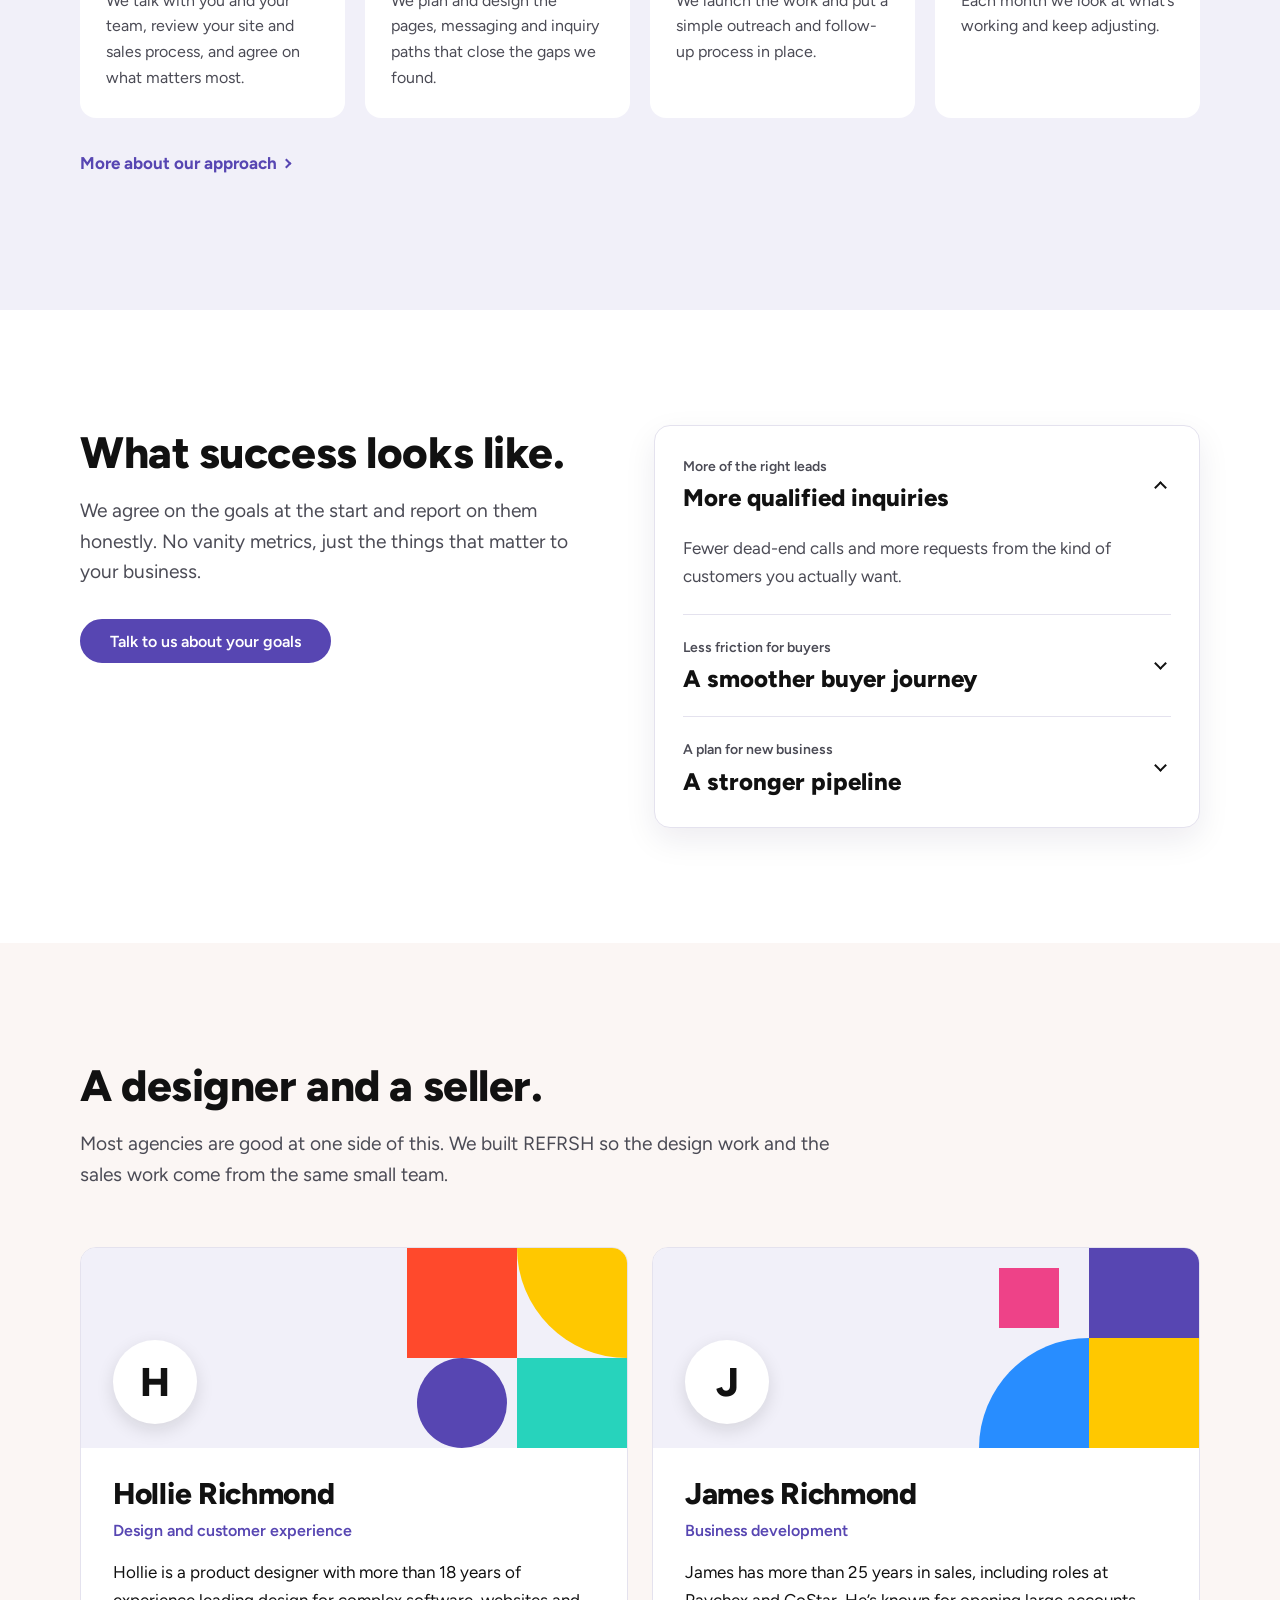
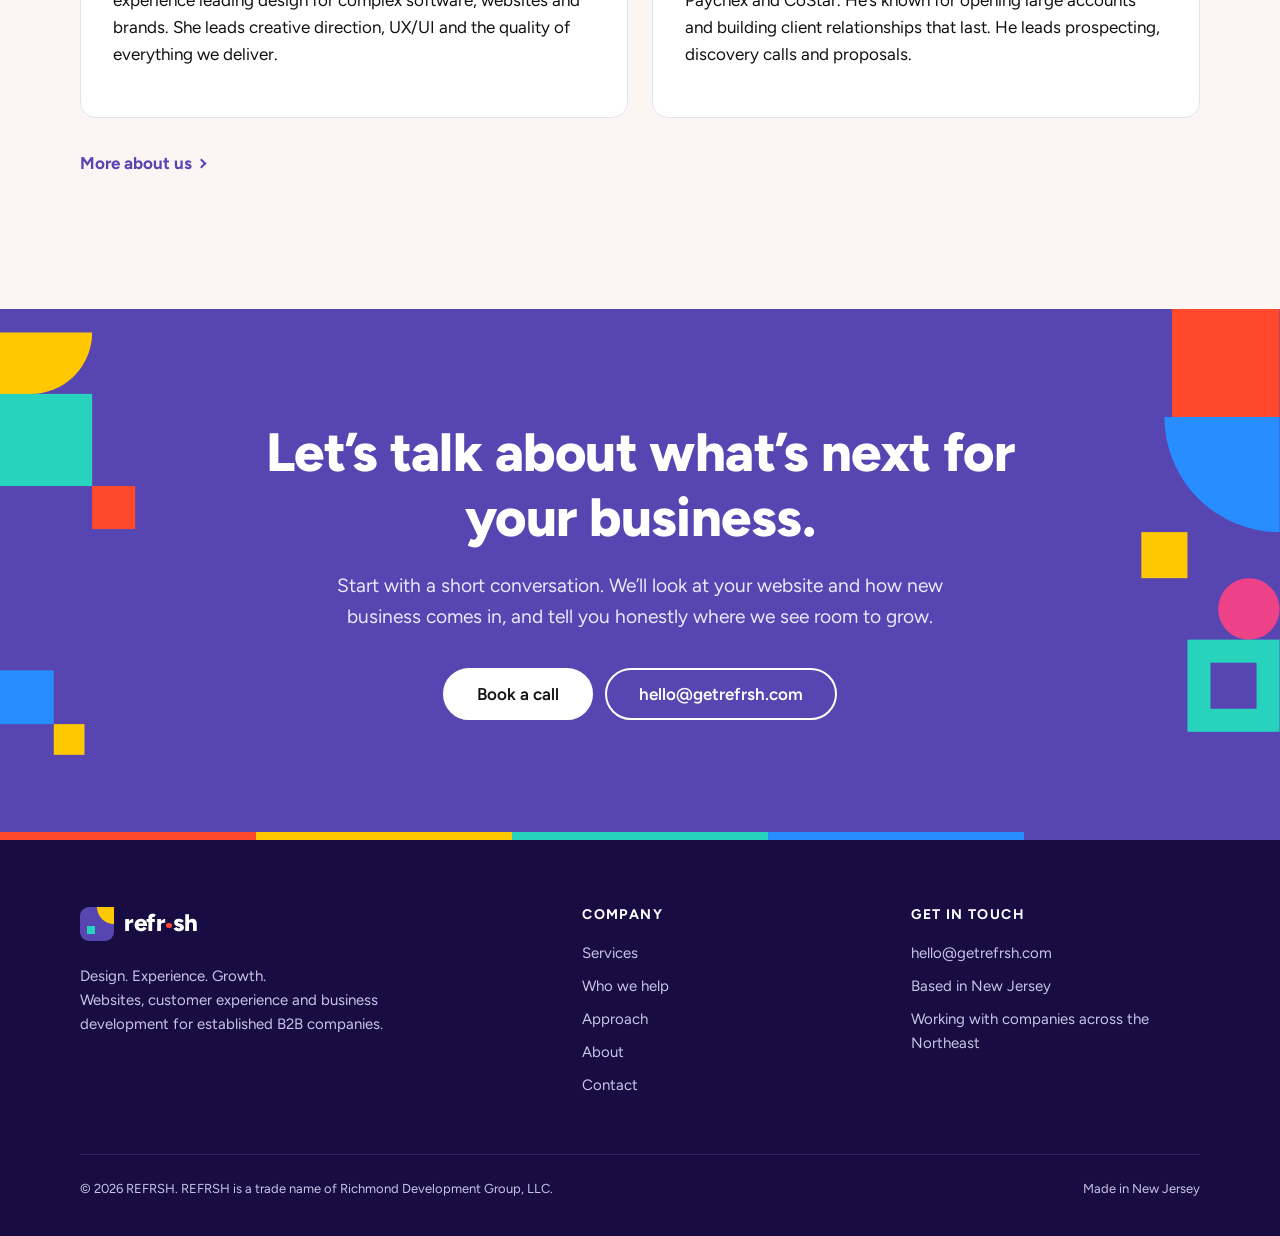
==== commit 6f8f4280: "Redesign site in new style and update James's bio" ====
--- a/index.html
+++ b/index.html
@@ -11,7 +11,7 @@
 <meta property="og:title" content="REFRSH | Design, experience and growth for established B2B companies">
 <meta property="og:description" content="REFRSH helps established B2B companies in New Jersey and the Northeast modernize their websites, improve the buyer experience and build a steady pipeline of new business.">
 <meta property="og:url" content="https://getrefrsh.com/">
-<meta name="theme-color" content="#f3f0e8">
+<meta name="theme-color" content="#5746b2">
 <link rel="icon" href="assets/favicon.svg" type="image/svg+xml">
 <link rel="preconnect" href="https://fonts.googleapis.com">
 <link rel="preconnect" href="https://fonts.gstatic.com" crossorigin>
@@ -19,172 +19,215 @@
 </head>
 <body>
 <a class="skip" href="#main">Skip to content</a>
+<div class="announce">
+  <div class="wrap">
+    <span>New: the Digital Growth Review, a simple first step for established businesses.</span>
+    <a href="services.html#review">Learn more</a>
+  </div>
+</div>
 <header class="site-header">
   <div class="wrap">
-    <a class="logo" href="index.html" aria-label="REFRSH home">refr<span class="gap" aria-hidden="true"></span>sh</a>
+    <a class="logo" href="index.html" aria-label="REFRSH home"><svg class="mark" viewBox="0 0 34 34" aria-hidden="true"><rect width="34" height="34" rx="9" fill="#5746b2"/><path d="M34 0v17A17 17 0 0 1 17 0z" fill="#ffc800"/><rect x="7" y="19" width="8" height="8" fill="#27d3bc"/></svg><span class="word">refr<span class="gap" aria-hidden="true"></span>sh</span></a>
     <button class="menu-toggle" aria-controls="site-nav" aria-expanded="false" aria-label="Menu"><span></span><span></span><span></span></button>
     <nav class="nav" id="site-nav" aria-label="Main">
-      <a href="services.html">Services</a><a href="who-we-help.html">Who we help</a><a href="approach.html">Approach</a><a href="about.html">About</a>
-      <a class="btn btn--sm" href="contact.html">Let&rsquo;s talk <span class="arrow" aria-hidden="true">&rarr;</span></a>
+      <div class="nav-links"><a href="services.html">Services</a><a href="who-we-help.html">Who we help</a><a href="approach.html">Approach</a><a href="about.html">About</a></div>
+      <div class="nav-ctas">
+        <a class="btn btn--outline" href="mailto:hello@getrefrsh.com">Email us</a>
+        <a class="btn" href="contact.html">Book a call</a>
+      </div>
     </nav>
   </div>
 </header>
 <main id="main">
 
 <section class="hero">
-  <div class="wrap">
-    <span class="eyebrow">Design and growth for established B2B companies</span>
-    <h1 class="display">Your business has outgrown its <em>website.</em></h1>
-    <div class="hero-foot">
-      <p class="lead">We help established companies modernize how they show up online, make it easier for buyers to get in touch, and build a steady way to go after bigger opportunities.</p>
-      <div class="cta-row">
-        <a class="btn" href="contact.html">Book a conversation <span class="arrow" aria-hidden="true">&rarr;</span></a>
-        <a class="btn btn--ghost" href="services.html">See our services</a>
-      </div>
-    </div>
-  </div>
-</section>
-
-<div class="strip" aria-label="What we work on">
-  <div class="wrap">
-    <span>Websites and UX</span><span>Customer journeys</span><span>Quote and inquiry flows</span><span>Target account research</span><span>Outreach and CRM</span>
-  </div>
-</div>
+  <div class="shapes shapes--left" aria-hidden="true"><svg viewBox="0 0 200 700" preserveAspectRatio="xMinYMid slice">
+  <path d="M0 40h120a80 80 0 0 1-80 80H0z" fill="#ffc800"/>
+  <rect x="0" y="120" width="120" height="120" fill="#27d3bc"/>
+  <rect x="120" y="240" width="56" height="56" fill="#ff492c"/>
+  <path d="M0 330a150 150 0 0 1 150 150H0z" fill="#5746b2"/>
+  <rect x="0" y="480" width="70" height="70" fill="#288dff"/>
+  <rect x="70" y="550" width="40" height="40" fill="#ffc800"/>
+</svg></div>
+  <div class="shapes shapes--right" aria-hidden="true"><svg viewBox="0 0 200 700" preserveAspectRatio="xMaxYMid slice">
+  <rect x="60" y="0" width="140" height="150" fill="#ff492c"/>
+  <path d="M200 150v150a150 150 0 0 1-150-150z" fill="#288dff"/>
+  <rect x="20" y="300" width="60" height="60" fill="#ffc800"/>
+  <circle cx="160" cy="400" r="40" fill="#ee4288"/>
+  <rect x="80" y="440" width="120" height="120" fill="#27d3bc"/>
+  <rect x="110" y="470" width="60" height="60" fill="#fbf6f4"/>
+  <path d="M200 560v140h-140a140 140 0 0 1 140-140z" fill="#5746b2"/>
+</svg></div>
+  <div class="wrap">
+    <span class="eyebrow">Design. Experience. Growth.</span>
+    <h1 class="display">Your business has outgrown its website.</h1>
+    <p class="lead">We help established B2B companies modernize how they show up online, make it easier for buyers to get in touch, and build a steady way to go after bigger opportunities.</p>
+    <div class="cta-row">
+      <a class="btn btn--lg" href="contact.html">Book a call</a>
+      <a class="btn btn--outline btn--lg" href="services.html">See our services</a>
+    </div>
+  </div>
+</section>
+
+<section class="band band--yellow">
+  <div class="wrap">
+    <h2 class="h2">Strong reputation.<br>Quiet website.</h2>
+    <p>Most of the companies we work with do great work and win most of their business through referrals. Their website and sales process just haven&rsquo;t kept up. They want more of the right inquiries without hiring a full marketing department. That&rsquo;s where we come in.</p>
+  </div>
+</section>
 
 <section class="section">
   <div class="wrap">
+    <div class="section-head center center reveal">
+      <h2 class="h2">Who we help.</h2>
+      <p class="lead muted">Small and midsize B2B companies with good operations and loyal customers.</p>
+    </div>
+    <div class="cards-4">
+      <div class="card reveal"><svg class="chip-shape" viewBox="0 0 44 44" aria-hidden="true"><path d="M0 0h44v44A44 44 0 0 1 0 0z" fill="#ff492c"/></svg><h3>Manufacturers</h3><p>Capabilities, certifications and industries served, explained clearly, with an easy way to request a quote.</p></div>
+      <div class="card reveal"><svg class="chip-shape" viewBox="0 0 44 44" aria-hidden="true"><rect width="44" height="44" fill="#27d3bc"/><rect x="14" y="14" width="16" height="16" fill="#fff"/></svg><h3>Commercial services</h3><p>Electrical, mechanical, construction and facilities companies that want more commercial and complex projects.</p></div>
+      <div class="card reveal"><svg class="chip-shape" viewBox="0 0 44 44" aria-hidden="true"><circle cx="22" cy="22" r="22" fill="#ffc800"/></svg><h3>Professional services</h3><p>Firms whose expertise is hard to see from the outside, and whose website hasn&rsquo;t kept up with the team.</p></div>
+      <div class="card reveal"><svg class="chip-shape" viewBox="0 0 44 44" aria-hidden="true"><path d="M0 44V0a44 44 0 0 1 44 44z" fill="#288dff"/></svg><h3>Growing B2B firms</h3><p>Companies with loyal customers that are ready to start going after larger accounts.</p></div>
+    </div>
+    <p class="center" style="margin-top:36px"><a class="more" href="who-we-help.html">See who we work with</a></p>
+  </div>
+</section>
+
+<section class="section" style="padding-bottom:0">
+  <div class="wrap">
     <div class="section-head reveal">
-      <div>
-        <span class="eyebrow">Who we help</span>
-        <h2 class="h2" style="margin-top:20px">Strong reputation. Quiet website.</h2>
-      </div>
-      <p class="lead">Most of the companies we work with do great work and win most of their business through referrals. They want more of the right inquiries without hiring a full marketing department.</p>
-    </div>
-    <div class="who-grid reveal">
-      <div><h3 class="h3">Manufacturers</h3><p>Capabilities, certifications and industries served, explained clearly, with an easy way to request a quote.</p></div>
-      <div><h3 class="h3">Commercial services</h3><p>Electrical, mechanical, construction and facilities companies that want more commercial and complex projects.</p></div>
-      <div><h3 class="h3">Professional services</h3><p>Firms whose expertise is hard to see from the outside, and whose website hasn&rsquo;t kept up with the team.</p></div>
-      <div><h3 class="h3">Growing B2B firms</h3><p>Companies with loyal customers that are ready to start going after larger accounts.</p></div>
-    </div>
+      <h2 class="h2">Three parts of the same job.</h2>
+      <p class="lead muted">A better website helps, but only if buyers can find what they need and someone follows up. We work on all three so they support each other.</p>
+    </div>
+  </div>
+  <div class="tiles">
+    <article class="tile tile--orange">
+      <span class="num">01</span>
+      <h3>Design</h3>
+      <p>How you look and what you say. A clear, modern website that explains what you do in plain language and looks as capable as you are.</p>
+      <ul><li>Website strategy and redesigns</li><li>UX/UI and messaging</li><li>Landing pages</li></ul>
+    </article>
+    <article class="tile tile--teal">
+      <span class="num">02</span>
+      <h3>Experience</h3>
+      <p>How buyers find you and reach out. We map the path from first visit to first call and remove the friction along the way.</p>
+      <ul><li>Service and capability pages</li><li>Quote and inquiry forms</li><li>Case studies, with client permission</li></ul>
+    </article>
+    <article class="tile tile--blue">
+      <span class="num">03</span>
+      <h3>Growth</h3>
+      <p>How you go after the work you want. We help you pick target accounts, reach out with purpose and keep track of every lead.</p>
+      <ul><li>Target account research</li><li>Email and LinkedIn outreach</li><li>CRM pipeline and follow-up</li></ul>
+    </article>
+  </div>
+</section>
+
+<section class="section section--lav">
+  <div class="wrap">
+    <div class="section-head reveal">
+      <h2 class="h2">How we work.</h2>
+      <p class="lead muted">Every project starts small and has a clear scope. You always know what we&rsquo;re working on, what it costs and how we&rsquo;ll measure it.</p>
+    </div>
+    <div class="steps">
+      <div class="step reveal"><h3>Discover</h3><p>We talk with you and your team, review your site and sales process, and agree on what matters most.</p></div>
+      <div class="step reveal"><h3>Design</h3><p>We plan and design the pages, messaging and inquiry paths that close the gaps we found.</p></div>
+      <div class="step reveal"><h3>Activate</h3><p>We launch the work and put a simple outreach and follow-up process in place.</p></div>
+      <div class="step reveal"><h3>Improve</h3><p>Each month we look at what&rsquo;s working and keep adjusting.</p></div>
+    </div>
+    <p style="margin-top:32px"><a class="more" href="approach.html">More about our approach</a></p>
   </div>
 </section>
 
 <section class="section">
+  <div class="wrap split">
+    <div class="reveal">
+      <h2 class="h2">What success looks like.</h2>
+      <p class="lead muted" style="margin-top:16px">We agree on the goals at the start and report on them honestly. No vanity metrics, just the things that matter to your business.</p>
+      <a class="btn" href="contact.html" style="margin-top:12px">Talk to us about your goals</a>
+    </div>
+    <div class="accordion reveal">
+      <details open>
+        <summary><span class="kicker">More of the right leads</span><span class="title">More qualified inquiries</span></summary>
+        <div class="body"><p>Fewer dead-end calls and more requests from the kind of customers you actually want.</p></div>
+      </details>
+      <details>
+        <summary><span class="kicker">Less friction for buyers</span><span class="title">A smoother buyer journey</span></summary>
+        <div class="body"><p>Buyers find the information they need quickly and know exactly how to reach you.</p></div>
+      </details>
+      <details>
+        <summary><span class="kicker">A plan for new business</span><span class="title">A stronger pipeline</span></summary>
+        <div class="body"><p>A clear list of target accounts and a process for following up, so good leads don&rsquo;t slip away.</p></div>
+      </details>
+    </div>
+  </div>
+</section>
+
+<section class="section section--cream">
   <div class="wrap">
     <div class="section-head reveal">
-      <div>
-        <span class="eyebrow">What we do</span>
-        <h2 class="h2" style="margin-top:20px">Three parts of the same job.</h2>
-      </div>
-      <p class="lead">A better website helps, but only if buyers can find what they need and someone follows up. We work on all three so they support each other.</p>
-    </div>
-    <div class="pillars">
-      <article class="pillar reveal">
-        <span class="num">01</span>
-        <h3>Design</h3>
-        <p>How you look and what you say. A clear, modern website that explains what you do in plain language and looks as capable as you are.</p>
-        <ul><li>Website strategy and redesigns</li><li>UX/UI and messaging</li><li>Landing pages</li></ul>
-      </article>
-      <article class="pillar reveal">
-        <span class="num">02</span>
-        <h3>Experience</h3>
-        <p>How buyers find you and reach out. We map the path from first visit to first call and remove the friction along the way.</p>
-        <ul><li>Service and capability pages</li><li>Quote and inquiry forms</li><li>Case studies, with client permission</li></ul>
-      </article>
-      <article class="pillar pillar--dark reveal">
-        <span class="num">03</span>
-        <h3>Growth</h3>
-        <p>How you go after the work you want. We help you pick target accounts, reach out with purpose and keep track of every lead.</p>
-        <ul><li>Target account research</li><li>Email and LinkedIn outreach</li><li>CRM pipeline and follow-up</li></ul>
-      </article>
-    </div>
-  </div>
-</section>
-
-<section class="section dark">
-  <div class="wrap">
-    <div class="section-head reveal">
-      <div>
-        <span class="eyebrow">How we work</span>
-        <h2 class="h2" style="margin-top:20px">Four steps, sized to fit.</h2>
-      </div>
-      <p class="lead">Every project starts small and has a clear scope. You always know what we&rsquo;re working on, what it costs and how we&rsquo;ll measure it.</p>
-    </div>
-    <div class="steps reveal">
-      <div class="step"><h3>Discover</h3><p>We talk with you and your team, review your site and sales process, and agree on what matters most.</p></div>
-      <div class="step"><h3>Design</h3><p>We plan and design the pages, messaging and inquiry paths that close the gaps we found.</p></div>
-      <div class="step"><h3>Activate</h3><p>We launch the work and put a simple outreach and follow-up process in place.</p></div>
-      <div class="step"><h3>Improve</h3><p>Each month we look at what&rsquo;s working and keep adjusting.</p></div>
-    </div>
-  </div>
-</section>
-
-<section class="section">
-  <div class="wrap">
-    <div class="section-head reveal">
-      <div>
-        <span class="eyebrow">What success looks like</span>
-        <h2 class="h2" style="margin-top:20px">Measured by what it does for the business.</h2>
-      </div>
-      <p class="lead">We agree on the goals at the start and report on them honestly. No vanity metrics.</p>
-    </div>
-    <div class="outcomes">
-      <div class="outcome reveal"><p class="big">More qualified inquiries</p><p>Fewer dead-end calls and more requests from the kind of customers you actually want.</p></div>
-      <div class="outcome reveal"><p class="big">A smoother buyer journey</p><p>Buyers find the information they need quickly and know exactly how to reach you.</p></div>
-      <div class="outcome reveal"><p class="big">A stronger pipeline</p><p>A clear list of target accounts and a process for following up, so good leads don&rsquo;t slip away.</p></div>
-    </div>
-  </div>
-</section>
-
-<section class="section">
-  <div class="wrap">
-    <div class="section-head reveal">
-      <div>
-        <span class="eyebrow">About us</span>
-        <h2 class="h2" style="margin-top:20px">A designer and a seller.</h2>
-      </div>
-      <p class="lead">Most agencies are good at one side of this. We built REFRSH so the design work and the sales work come from the same small team.</p>
+      <h2 class="h2">A designer and a seller.</h2>
+      <p class="lead muted">Most agencies are good at one side of this. We built REFRSH so the design work and the sales work come from the same small team.</p>
     </div>
     <div class="team">
       <article class="person reveal">
-        <div class="initial" aria-hidden="true">H</div>
-        <h3>Hollie Richmond</h3>
-        <p class="role">Design and customer experience</p>
-        <p>Hollie is a product designer with more than 18 years of experience leading design for complex software, websites and brands. She leads creative direction, UX/UI and the quality of everything we deliver.</p>
+        <div class="art"><svg viewBox="0 0 600 200" preserveAspectRatio="xMaxYMid slice" aria-hidden="true"><rect width="600" height="200" fill="#f1f0f9"/><rect x="380" y="0" width="110" height="110" fill="#ff492c"/><path d="M490 0h110v110A110 110 0 0 1 490 0z" fill="#ffc800"/><rect x="490" y="110" width="110" height="90" fill="#27d3bc"/><circle cx="435" cy="155" r="45" fill="#5746b2"/></svg><span class="initial" aria-hidden="true">H</span></div>
+        <div class="content">
+          <h3>Hollie Richmond</h3>
+          <p class="role">Design and customer experience</p>
+          <p>Hollie is a product designer with more than 18 years of experience leading design for complex software, websites and brands. She leads creative direction, UX/UI and the quality of everything we deliver.</p>
+        </div>
       </article>
       <article class="person reveal">
-        <div class="initial" aria-hidden="true">J</div>
-        <h3>James Richmond</h3>
-        <p class="role">Business development</p>
-        <p>James leads prospecting, discovery calls, proposals and the sales process. He makes sure the work we do connects to real conversations with real buyers.</p>
+        <div class="art"><svg viewBox="0 0 600 200" preserveAspectRatio="xMaxYMid slice" aria-hidden="true"><rect width="600" height="200" fill="#f1f0f9"/><path d="M380 200a110 110 0 0 1 110-110v110z" fill="#288dff"/><rect x="490" y="90" width="110" height="110" fill="#ffc800"/><rect x="490" y="0" width="110" height="90" fill="#5746b2"/><rect x="400" y="20" width="60" height="60" fill="#ee4288"/></svg><span class="initial" aria-hidden="true">J</span></div>
+        <div class="content">
+          <h3>James Richmond</h3>
+          <p class="role">Business development</p>
+          <p>James has more than 25 years in sales, including roles at Paychex and CoStar. He&rsquo;s known for opening large accounts and building client relationships that last. He leads prospecting, discovery calls and proposals.</p>
+        </div>
       </article>
     </div>
-    <p style="margin-top:28px"><a href="about.html">More about us <span class="arrow" aria-hidden="true">&rarr;</span></a></p>
+    <p style="margin-top:32px"><a class="more" href="about.html">More about us</a></p>
   </div>
 </section>
 
 <section class="cta-band">
+  <div class="shapes shapes--left" aria-hidden="true"><svg viewBox="0 0 200 700" preserveAspectRatio="xMinYMid slice">
+  <path d="M0 40h120a80 80 0 0 1-80 80H0z" fill="#ffc800"/>
+  <rect x="0" y="120" width="120" height="120" fill="#27d3bc"/>
+  <rect x="120" y="240" width="56" height="56" fill="#ff492c"/>
+  <path d="M0 330a150 150 0 0 1 150 150H0z" fill="#5746b2"/>
+  <rect x="0" y="480" width="70" height="70" fill="#288dff"/>
+  <rect x="70" y="550" width="40" height="40" fill="#ffc800"/>
+</svg></div>
+  <div class="shapes shapes--right" aria-hidden="true"><svg viewBox="0 0 200 700" preserveAspectRatio="xMaxYMid slice">
+  <rect x="60" y="0" width="140" height="150" fill="#ff492c"/>
+  <path d="M200 150v150a150 150 0 0 1-150-150z" fill="#288dff"/>
+  <rect x="20" y="300" width="60" height="60" fill="#ffc800"/>
+  <circle cx="160" cy="400" r="40" fill="#ee4288"/>
+  <rect x="80" y="440" width="120" height="120" fill="#27d3bc"/>
+  <rect x="110" y="470" width="60" height="60" fill="#5746b2"/>
+  <path d="M200 560v140h-140a140 140 0 0 1 140-140z" fill="#5746b2"/>
+</svg></div>
   <div class="wrap reveal">
-    <span class="eyebrow" style="color:#b9bcb4">Next step</span>
-    <h2 class="h2" style="margin-top:24px">Let&rsquo;s talk about what&rsquo;s next for your business.</h2>
+    <h2 class="h2">Let&rsquo;s talk about what&rsquo;s next for your business.</h2>
     <p class="lead">Start with a short conversation. We&rsquo;ll look at your website and how new business comes in, and tell you honestly where we see room to grow.</p>
     <div class="cta-row">
-      <a class="btn btn--lime" href="contact.html">Book a conversation <span class="arrow" aria-hidden="true">&rarr;</span></a>
-      <a class="btn btn--ghost" href="mailto:hello@getrefrsh.com">hello@getrefrsh.com</a>
+      <a class="btn btn--white btn--lg" href="contact.html">Book a call</a>
+      <a class="btn btn--ghost-white btn--lg" href="mailto:hello@getrefrsh.com">hello@getrefrsh.com</a>
     </div>
   </div>
 </section>
 
 </main>
+<div class="footer-bar" aria-hidden="true"><span style="background:#ff492c"></span><span style="background:#ffc800"></span><span style="background:#27d3bc"></span><span style="background:#288dff"></span><span style="background:#5746b2"></span></div>
 <footer class="site-footer">
   <div class="wrap">
     <div class="top">
       <div>
-        <a class="logo" href="index.html" aria-label="REFRSH home">refr<span class="gap" aria-hidden="true"></span>sh</a>
+        <a class="logo" href="index.html" aria-label="REFRSH home"><svg class="mark" viewBox="0 0 34 34" aria-hidden="true"><rect width="34" height="34" rx="9" fill="#5746b2"/><path d="M34 0v17A17 17 0 0 1 17 0z" fill="#ffc800"/><rect x="7" y="19" width="8" height="8" fill="#27d3bc"/></svg><span class="word">refr<span class="gap" aria-hidden="true"></span>sh</span></a>
         <p class="tagline">Design. Experience. Growth.<br>Websites, customer experience and business development for established B2B companies.</p>
       </div>
       <div>
-        <h4>Pages</h4>
+        <h4>Company</h4>
         <ul>
           <li><a href="services.html">Services</a></li>
           <li><a href="who-we-help.html">Who we help</a></li>
--- a/assets/site.css
+++ b/assets/site.css
@@ -1,298 +1,343 @@
 /* REFRSH site styles */
-@import url("https://fonts.googleapis.com/css2?family=Instrument+Serif:ital@0;1&family=Hanken+Grotesk:wght@400;500;600;700&display=swap");
+@import url("https://fonts.googleapis.com/css2?family=Figtree:ital,wght@0,400;0,500;0,600;0,700;0,800;1,800&display=swap");
 
 :root {
-  --paper: #f3f0e8;
-  --paper-2: #e9e4d8;
-  --ink: #151714;
-  --ink-2: #4a4d47;
-  --line: #d3cdbf;
-  --spruce: #1f3a30;
-  --spruce-2: #2b4d40;
-  --lime: #d6ef5f;
-  --serif: "Instrument Serif", Georgia, "Times New Roman", serif;
-  --sans: "Hanken Grotesk", system-ui, -apple-system, "Segoe UI", sans-serif;
+  --ink: #111111;
+  --ink-2: #4b4b55;
+  --line: #e4e2ee;
+  --white: #ffffff;
+  --cream: #fbf6f4;
+  --lavender: #f1f0f9;
+  --lavender-2: #d7d3ec;
+  --purple: #5746b2;
+  --purple-dark: #3f3192;
+  --navy: #180d43;
+  --orange: #ff492c;
+  --yellow: #ffc800;
+  --teal: #27d3bc;
+  --blue: #288dff;
+  --pink: #ee4288;
+  --font: "Figtree", system-ui, -apple-system, "Segoe UI", sans-serif;
   --wrap: 1200px;
-  --gutter: clamp(16px, 4vw, 48px);
+  --gutter: clamp(16px, 4vw, 40px);
+  --radius: 16px;
 }
 
 *, *::before, *::after { box-sizing: border-box; }
 html { -webkit-text-size-adjust: 100%; scroll-behavior: smooth; }
 body {
   margin: 0;
-  background: var(--paper);
+  background: var(--white);
   color: var(--ink);
-  font-family: var(--sans);
-  font-size: 18px;
+  font-family: var(--font);
+  font-size: 17px;
   line-height: 1.6;
   -webkit-font-smoothing: antialiased;
 }
 img, svg { display: block; max-width: 100%; }
 a { color: inherit; }
 p { margin: 0 0 1em; }
-h1, h2, h3, h4 { margin: 0; font-weight: 400; }
+h1, h2, h3, h4 { margin: 0; font-weight: 800; letter-spacing: -0.01em; }
 
 .wrap { max-width: var(--wrap); margin: 0 auto; padding: 0 var(--gutter); }
 
 .skip { position: absolute; left: -9999px; }
-.skip:focus { left: 16px; top: 16px; background: var(--ink); color: var(--paper); padding: 8px 12px; z-index: 100; }
-
-:focus-visible { outline: 2px solid var(--ink); outline-offset: 3px; }
+.skip:focus { left: 16px; top: 16px; background: var(--ink); color: var(--white); padding: 8px 12px; z-index: 100; }
+:focus-visible { outline: 3px solid var(--purple); outline-offset: 3px; }
+
+/* ---------- Announcement bar ---------- */
+.announce { background: var(--purple); color: var(--white); font-size: 15px; font-weight: 600; }
+.announce .wrap { display: flex; align-items: center; justify-content: center; gap: 16px; min-height: 52px; padding-top: 8px; padding-bottom: 8px; flex-wrap: wrap; text-align: center; }
+.announce a { background: var(--white); color: var(--ink); text-decoration: none; border-radius: 26px; padding: 5px 20px; font-size: 14px; font-weight: 600; white-space: nowrap; }
+.announce a:hover { background: var(--lavender); }
 
 /* ---------- Header ---------- */
-.site-header {
-  position: sticky; top: 0; z-index: 20;
-  background: color-mix(in srgb, var(--paper) 92%, transparent);
-  backdrop-filter: saturate(140%) blur(8px);
-  border-bottom: 1px solid var(--line);
-}
-.site-header .wrap { display: flex; align-items: center; justify-content: space-between; height: 72px; gap: 24px; }
-
-.logo { display: inline-flex; align-items: baseline; text-decoration: none; font-family: var(--sans); font-weight: 700; font-size: 22px; letter-spacing: -0.02em; }
-.logo .gap { display: inline-block; width: 0.34em; position: relative; }
-.logo .gap::after { content: ""; position: absolute; left: 50%; bottom: 0.18em; width: 0.2em; height: 0.2em; margin-left: -0.1em; border-radius: 50%; background: var(--lime); box-shadow: 0 0 0 1.5px var(--ink); }
-
-.nav { display: flex; align-items: center; gap: 28px; }
-.nav a { text-decoration: none; font-size: 15px; font-weight: 500; color: var(--ink-2); }
-.nav a:hover, .nav a[aria-current="page"] { color: var(--ink); }
-.nav a.btn, .nav a.btn:hover { color: var(--paper); text-decoration: none; }
-.nav a[aria-current="page"] { text-decoration: underline; text-underline-offset: 6px; text-decoration-thickness: 1px; }
-
+.site-header { position: sticky; top: 0; z-index: 20; background: var(--white); border-bottom: 1px solid var(--line); }
+.site-header .wrap { display: flex; align-items: center; justify-content: space-between; height: 76px; gap: 24px; }
+
+.logo { display: inline-flex; align-items: center; gap: 10px; text-decoration: none; font-weight: 800; font-size: 24px; letter-spacing: -0.02em; color: var(--ink); }
+.logo .mark { width: 34px; height: 34px; flex: none; }
+.logo .word { display: inline-flex; align-items: baseline; }
+.logo .gap { display: inline-block; width: 0.32em; position: relative; }
+.logo .gap::after { content: ""; position: absolute; left: 50%; bottom: 0.14em; width: 0.22em; height: 0.22em; margin-left: -0.11em; border-radius: 50%; background: var(--orange); }
+
+.nav { display: flex; align-items: center; gap: 30px; }
+.nav-links { display: flex; align-items: center; gap: 30px; }
+.nav-links a { text-decoration: none; font-size: 16px; font-weight: 500; color: var(--ink); }
+.nav-links a:hover, .nav-links a[aria-current="page"] { color: var(--purple); }
+.nav-links a[aria-current="page"] { font-weight: 700; }
+.nav-ctas { display: flex; gap: 12px; }
+
+/* Pills */
 .btn {
-  display: inline-flex; align-items: center; justify-content: center; gap: 10px;
-  min-height: 48px; padding: 0 22px;
-  border-radius: 999px; border: 1px solid var(--ink);
-  background: var(--ink); color: var(--paper);
-  font: 600 16px/1 var(--sans); text-decoration: none; cursor: pointer;
-  transition: background .2s, color .2s;
-}
-.btn:hover { background: var(--spruce); border-color: var(--spruce); }
-.btn .arrow { transition: transform .2s; }
-.btn:hover .arrow { transform: translateX(3px); }
-.btn--ghost { background: transparent; color: var(--ink); }
-.btn--ghost:hover { background: var(--ink); color: var(--paper); border-color: var(--ink); }
-.btn--lime { background: var(--lime); color: var(--ink); border-color: var(--lime); }
-.btn--lime:hover { background: var(--paper); border-color: var(--paper); }
-.btn--sm { min-height: 40px; padding: 0 18px; font-size: 15px; }
+  display: inline-flex; align-items: center; justify-content: center; gap: 8px;
+  min-height: 44px; padding: 8px 28px;
+  border-radius: 26px; border: 2px solid var(--purple);
+  background: var(--purple); color: var(--white);
+  font: 600 16px/1.2 var(--font); text-decoration: none; cursor: pointer;
+  transition: background .15s, border-color .15s, color .15s;
+}
+.btn:hover { background: var(--purple-dark); border-color: var(--purple-dark); }
+.btn--outline { background: transparent; color: var(--purple); }
+.btn--outline:hover { background: var(--purple); color: var(--white); }
+.btn--white { background: var(--white); color: var(--ink); border-color: var(--white); }
+.btn--white:hover { background: var(--lavender); border-color: var(--lavender); }
+.btn--ghost-white { background: transparent; color: var(--white); border-color: var(--white); }
+.btn--ghost-white:hover { background: var(--white); color: var(--ink); }
+.btn--lg { min-height: 52px; padding: 12px 32px; font-size: 17px; }
+
+.more { display: inline-flex; align-items: center; gap: 6px; color: var(--purple); font-weight: 700; text-decoration: none; }
+.more::after { content: ""; width: 7px; height: 7px; border-right: 2px solid currentColor; border-top: 2px solid currentColor; transform: rotate(45deg); transition: transform .15s; }
+.more:hover::after { transform: translateX(3px) rotate(45deg); }
 
 .menu-toggle { display: none; background: none; border: 0; padding: 10px; margin-right: -10px; cursor: pointer; color: var(--ink); }
-.menu-toggle span { display: block; width: 22px; height: 2px; background: currentColor; margin: 5px 0; transition: transform .2s, opacity .2s; }
-
-@media (max-width: 900px) {
+.menu-toggle span { display: block; width: 24px; height: 2.5px; border-radius: 2px; background: currentColor; margin: 5px 0; transition: transform .2s, opacity .2s; }
+
+@media (max-width: 960px) {
   .menu-toggle { display: block; }
   .nav {
-    position: fixed; inset: 72px 0 auto 0;
+    position: fixed; left: 0; right: 0; top: var(--nav-top, 76px); bottom: 0;
     flex-direction: column; align-items: stretch; gap: 0;
-    background: var(--paper); border-bottom: 1px solid var(--line);
-    padding: 8px var(--gutter) 24px;
+    background: var(--white); padding: 8px var(--gutter) 32px; overflow-y: auto;
     display: none;
   }
   .nav.open { display: flex; }
-  .nav a { font-size: 20px; padding: 14px 0; border-bottom: 1px solid var(--line); color: var(--ink); }
-  .nav a[aria-current="page"] { text-decoration: none; }
-  .nav .btn { margin-top: 20px; border-bottom: 1px solid var(--ink); }
-  .menu-open .menu-toggle span:nth-child(1) { transform: translateY(7px) rotate(45deg); }
+  .nav-links { flex-direction: column; align-items: stretch; gap: 0; }
+  .nav-links a { font-size: 22px; font-weight: 700; padding: 16px 0; border-bottom: 1px solid var(--line); }
+  .nav-ctas { flex-direction: column; margin-top: 24px; }
+  .nav-ctas .btn { min-height: 52px; }
+  .menu-open .menu-toggle span:nth-child(1) { transform: translateY(7.5px) rotate(45deg); }
   .menu-open .menu-toggle span:nth-child(2) { opacity: 0; }
-  .menu-open .menu-toggle span:nth-child(3) { transform: translateY(-7px) rotate(-45deg); }
-}
-
-/* ---------- Type helpers ---------- */
-.eyebrow { font-size: 13px; font-weight: 600; letter-spacing: .12em; text-transform: uppercase; color: var(--ink-2); display: inline-flex; align-items: center; gap: 10px; }
-.eyebrow::before { content: ""; width: 8px; height: 8px; border-radius: 50%; background: var(--lime); box-shadow: 0 0 0 1px var(--ink); }
-.display { font-family: var(--serif); font-size: clamp(48px, 8.4vw, 116px); line-height: .98; letter-spacing: -0.02em; }
-.display em, .h2 em { font-style: italic; }
-.h2 { font-family: var(--serif); font-size: clamp(38px, 5.2vw, 68px); line-height: 1.02; letter-spacing: -0.015em; }
-.h3 { font-family: var(--sans); font-weight: 600; font-size: 22px; line-height: 1.3; letter-spacing: -0.01em; }
-.lead { font-size: clamp(19px, 1.8vw, 22px); line-height: 1.55; color: var(--ink-2); max-width: 36em; }
+  .menu-open .menu-toggle span:nth-child(3) { transform: translateY(-7.5px) rotate(-45deg); }
+  body.menu-open { overflow: hidden; }
+}
+
+/* ---------- Type ---------- */
+.eyebrow { display: inline-block; font-size: 14px; font-weight: 700; letter-spacing: .12em; text-transform: uppercase; color: var(--ink); }
+.display { font-size: clamp(40px, 5.6vw, 72px); line-height: 1.15; font-weight: 800; }
+.h2 { font-size: clamp(32px, 3.6vw, 44px); line-height: 1.25; }
+.h3 { font-size: clamp(22px, 2vw, 27px); line-height: 1.35; }
+.lead { font-size: clamp(18px, 1.5vw, 20px); line-height: 1.6; color: var(--ink); }
 .muted { color: var(--ink-2); }
+.center { text-align: center; }
 
 /* ---------- Sections ---------- */
-.section { padding: clamp(72px, 10vw, 140px) 0; }
-.section + .section { border-top: 1px solid var(--line); }
-.section-head { display: grid; grid-template-columns: 1fr 1.4fr; gap: 40px; align-items: end; margin-bottom: clamp(40px, 6vw, 72px); }
-.section-head .lead { margin: 0; }
-@media (max-width: 800px) { .section-head { grid-template-columns: 1fr; gap: 20px; } }
+.section { padding: clamp(72px, 9vw, 120px) 0; }
+.section--lav { background: var(--lavender); }
+.section--cream { background: var(--cream); }
+.section-head { max-width: 760px; margin-bottom: clamp(36px, 5vw, 56px); }
+.section-head.center { margin-left: auto; margin-right: auto; }
+.section-head .h2 { margin-bottom: 16px; }
+.section-head .eyebrow { margin-bottom: 14px; }
 
 /* ---------- Hero ---------- */
-.hero { padding: clamp(56px, 9vw, 120px) 0 clamp(56px, 8vw, 100px); }
-.hero .eyebrow { margin-bottom: 28px; }
-.hero h1 { max-width: 11.5em; }
-.hero-foot { display: grid; grid-template-columns: 1.2fr 1fr; gap: 40px; margin-top: clamp(36px, 5vw, 64px); align-items: end; }
-.hero-foot .lead { margin: 0; }
-.cta-row { display: flex; flex-wrap: wrap; gap: 12px; justify-content: flex-end; }
-@media (max-width: 800px) {
-  .hero-foot { grid-template-columns: 1fr; gap: 28px; }
-  .cta-row { justify-content: flex-start; }
-}
-
-/* The missing e */
-.ghost-e { position: relative; display: inline-block; color: transparent; -webkit-text-stroke: 1.5px var(--ink); }
-
-/* Ticker line under hero */
-.strip { border-top: 1px solid var(--line); border-bottom: 1px solid var(--line); background: var(--paper-2); }
-.strip .wrap { display: flex; flex-wrap: wrap; gap: 8px 32px; padding-top: 18px; padding-bottom: 18px; font-size: 15px; font-weight: 500; color: var(--ink-2); }
-.strip span { display: inline-flex; align-items: center; gap: 10px; }
-.strip span::before { content: "+"; color: var(--ink); font-weight: 700; }
-
-/* ---------- Who we help ---------- */
-.who-grid { display: grid; grid-template-columns: repeat(4, 1fr); border-top: 1px solid var(--ink); }
-.who-grid > div { padding: 28px 24px 8px 0; border-right: 1px solid var(--line); }
-.who-grid > div + div { padding-left: 24px; }
-.who-grid > div:last-child { border-right: 0; }
-.who-grid h3 { margin-bottom: 10px; }
-.who-grid p { font-size: 16px; color: var(--ink-2); }
+.hero { position: relative; background: var(--cream); overflow: hidden; padding: clamp(72px, 10vw, 136px) 0 clamp(72px, 9vw, 120px); }
+.hero .wrap { position: relative; z-index: 1; max-width: 1000px; text-align: center; }
+.hero .eyebrow { margin-bottom: 24px; }
+.hero .lead { max-width: 720px; margin: 28px auto 0; }
+.hero .cta-row { justify-content: center; margin-top: 36px; }
+.cta-row { display: flex; flex-wrap: wrap; gap: 12px; }
+
+.shapes { position: absolute; top: 0; height: 100%; width: clamp(120px, 15vw, 230px); pointer-events: none; }
+.shapes--left { left: 0; }
+.shapes--right { right: 0; }
+.shapes svg { width: 100%; height: 100%; }
 @media (max-width: 900px) {
-  .who-grid { grid-template-columns: 1fr 1fr; }
-  .who-grid > div:nth-child(2) { border-right: 0; }
-  .who-grid > div:nth-child(3) { padding-left: 0; }
-  .who-grid > div:nth-child(n+3) { border-top: 1px solid var(--line); }
+  .hero .shapes { width: 64px; opacity: .9; }
 }
 @media (max-width: 560px) {
-  .who-grid { grid-template-columns: 1fr; }
-  .who-grid > div, .who-grid > div + div { padding: 24px 0 4px; border-right: 0; }
-  .who-grid > div + div { border-top: 1px solid var(--line); }
-}
-
-/* ---------- Pillars ---------- */
-.pillars { display: grid; grid-template-columns: repeat(3, 1fr); gap: 16px; }
-.pillar { background: #fbfaf6; border: 1px solid var(--line); border-radius: 20px; padding: 32px 28px 28px; display: flex; flex-direction: column; min-height: 420px; }
-.pillar .num { font-family: var(--serif); font-size: 64px; line-height: 1; }
-.pillar h3 { font-family: var(--serif); font-size: 40px; line-height: 1; margin: 48px 0 14px; }
-.pillar p { font-size: 16px; color: var(--ink-2); }
-.pillar ul { list-style: none; margin: auto 0 0; padding: 16px 0 0; font-size: 15px; }
-.pillar li { padding: 9px 0; border-top: 1px solid var(--line); }
-.pillar--dark { background: var(--spruce); color: var(--paper); border-color: var(--spruce); }
-.pillar--dark p { color: #c8d3cc; }
-.pillar--dark li { border-color: var(--spruce-2); }
-@media (max-width: 900px) { .pillars { grid-template-columns: 1fr; } .pillar { min-height: 0; } .pillar h3 { margin-top: 28px; } }
-
-/* ---------- Process ---------- */
-.dark { background: var(--spruce); color: var(--paper); }
-.dark .eyebrow { color: #c8d3cc; }
-.dark .eyebrow::before { box-shadow: none; }
-.dark .lead, .dark .muted { color: #c8d3cc; }
-.section.dark + .section { border-top: 0; }
-
-.steps { display: grid; grid-template-columns: repeat(4, 1fr); gap: 0; counter-reset: step; position: relative; }
-.step { padding: 0 24px 0 0; position: relative; }
+  .hero .shapes { display: none; }
+  .hero .wrap { text-align: left; }
+  .hero .cta-row { justify-content: flex-start; }
+  .hero .lead { margin-left: 0; }
+}
+
+/* ---------- Color band (two column) ---------- */
+.band { padding: clamp(56px, 7vw, 88px) 0; }
+.band--yellow { background: var(--yellow); }
+.band--teal { background: var(--teal); }
+.band .wrap { display: grid; grid-template-columns: 1fr 1fr; gap: clamp(24px, 5vw, 72px); align-items: start; }
+.band .h2 { font-size: clamp(30px, 3.2vw, 40px); }
+.band p { font-size: 18px; margin: 0; }
+@media (max-width: 800px) { .band .wrap { grid-template-columns: 1fr; } }
+
+/* ---------- Strip of chips ---------- */
+.chips { display: flex; flex-wrap: wrap; gap: 10px; margin: 0; padding: 0; list-style: none; }
+.chips li { font-size: 15px; font-weight: 600; padding: 8px 18px; border-radius: 26px; background: var(--lavender); color: var(--purple-dark); }
+.chips--center { justify-content: center; }
+
+/* ---------- Audience cards ---------- */
+.cards-4 { display: grid; grid-template-columns: repeat(4, 1fr); gap: 20px; }
+.card { background: var(--white); border: 1px solid var(--line); border-radius: var(--radius); padding: 28px 26px 26px; box-shadow: 0 2px 0 rgba(17,17,17,.03); }
+.card .chip-shape { width: 44px; height: 44px; margin-bottom: 22px; }
+.card h3 { font-size: 21px; line-height: 1.3; margin-bottom: 10px; }
+.card p { font-size: 16px; color: var(--ink-2); margin: 0; }
+@media (max-width: 1000px) { .cards-4 { grid-template-columns: 1fr 1fr; } }
+@media (max-width: 560px) { .cards-4 { grid-template-columns: 1fr; } }
+
+/* ---------- Big color tiles ---------- */
+.tiles { display: grid; grid-template-columns: repeat(3, 1fr); }
+.tile { padding: clamp(32px, 4vw, 48px); min-height: 460px; display: flex; flex-direction: column; color: var(--ink); }
+.tile .num { font-size: clamp(72px, 8vw, 112px); line-height: 1; font-weight: 800; letter-spacing: -0.03em; }
+.tile h3 { font-size: clamp(26px, 2.4vw, 32px); margin: 28px 0 12px; }
+.tile p { font-size: 17px; margin-bottom: 20px; }
+.tile ul { list-style: none; margin: auto 0 0; padding: 0; font-weight: 600; font-size: 16px; }
+.tile li { padding: 10px 0; border-top: 2px solid rgba(17,17,17,.18); }
+.tile--orange { background: var(--orange); }
+.tile--yellow { background: var(--yellow); }
+.tile--teal { background: var(--teal); }
+.tile--blue { background: var(--blue); }
+.tile--purple { background: var(--purple); color: var(--white); }
+.tile--purple li { border-color: rgba(255,255,255,.3); }
+@media (max-width: 900px) { .tiles { grid-template-columns: 1fr; } .tile { min-height: 0; } }
+
+/* ---------- Steps ---------- */
+.steps { display: grid; grid-template-columns: repeat(4, 1fr); gap: 20px; counter-reset: step; }
+.step { background: var(--white); border-radius: var(--radius); padding: 28px 26px; counter-increment: step; position: relative; }
 .step::before {
-  counter-increment: step; content: "0" counter(step);
-  display: flex; align-items: center; justify-content: center;
-  width: 48px; height: 48px; border-radius: 50%;
-  border: 1px solid #6f8a7e; font-size: 14px; font-weight: 600; margin-bottom: 28px;
-  background: var(--spruce); position: relative; z-index: 1;
-}
-.step:first-child::before { background: var(--lime); color: var(--ink); border-color: var(--lime); }
-.step::after { content: ""; position: absolute; top: 24px; left: 48px; right: 0; height: 1px; background: #4c6b5e; }
-.step:last-child::after { display: none; }
-.step h3 { font-family: var(--serif); font-size: 36px; line-height: 1; margin-bottom: 12px; }
-.step p { font-size: 16px; color: #c8d3cc; max-width: 17em; }
-@media (max-width: 900px) {
-  .steps { grid-template-columns: 1fr; gap: 0; }
-  .step { display: grid; grid-template-columns: 48px 1fr; column-gap: 20px; padding: 0 0 32px; }
-  .step::before { grid-row: span 2; margin: 0; }
-  .step::after { top: 48px; bottom: 0; left: 24px; right: auto; width: 1px; height: auto; }
-  .step h3 { margin-top: 6px; }
-}
-
-/* ---------- Outcomes ---------- */
-.outcomes { display: grid; grid-template-columns: repeat(3, 1fr); gap: 40px; }
-.outcome { border-top: 1px solid var(--ink); padding-top: 22px; }
-.outcome .big { font-family: var(--serif); font-size: clamp(34px, 3.6vw, 46px); line-height: 1.05; margin-bottom: 14px; }
-.outcome p { font-size: 16px; color: var(--ink-2); }
-@media (max-width: 800px) { .outcomes { grid-template-columns: 1fr; gap: 28px; } }
+  content: counter(step);
+  display: grid; place-items: center; width: 52px; height: 52px; border-radius: 50%;
+  font-size: 22px; font-weight: 800; margin-bottom: 22px; color: var(--ink);
+  background: var(--yellow);
+}
+.step:nth-child(2)::before { background: var(--teal); }
+.step:nth-child(3)::before { background: var(--orange); }
+.step:nth-child(4)::before { background: var(--purple); color: var(--white); }
+.step h3 { font-size: 24px; margin-bottom: 10px; }
+.step p { font-size: 16px; color: var(--ink-2); margin: 0; }
+@media (max-width: 1000px) { .steps { grid-template-columns: 1fr 1fr; } }
+@media (max-width: 560px) { .steps { grid-template-columns: 1fr; } }
+
+/* ---------- Accordion ---------- */
+.split { display: grid; grid-template-columns: 1fr 1.1fr; gap: clamp(32px, 6vw, 80px); align-items: start; }
+@media (max-width: 860px) { .split { grid-template-columns: 1fr; } }
+
+.accordion { background: var(--white); border: 1px solid var(--line); border-radius: var(--radius); box-shadow: 0 12px 32px rgba(24,13,67,.08); padding: 8px 28px; }
+.accordion details { border-bottom: 1px solid var(--line); }
+.accordion details:last-child { border-bottom: 0; }
+.accordion summary { list-style: none; cursor: pointer; padding: 22px 36px 22px 0; position: relative; }
+.accordion summary::-webkit-details-marker { display: none; }
+.accordion summary::after { content: ""; position: absolute; right: 6px; top: 50%; width: 9px; height: 9px; margin-top: -7px; border-right: 2px solid var(--ink); border-bottom: 2px solid var(--ink); transform: rotate(45deg); transition: transform .2s; }
+.accordion details[open] summary::after { transform: rotate(-135deg); margin-top: -2px; }
+.accordion .kicker { display: block; font-size: 14px; font-weight: 600; color: var(--ink-2); margin-bottom: 4px; }
+.accordion .title { display: block; font-size: 24px; font-weight: 800; line-height: 1.3; }
+.accordion .body { padding: 0 0 24px; color: var(--ink-2); }
+.accordion .body p:last-child { margin-bottom: 0; }
 
 /* ---------- Team ---------- */
-.team { display: grid; grid-template-columns: 1fr 1fr; gap: 16px; }
-.person { border: 1px solid var(--line); border-radius: 20px; padding: 32px; background: #fbfaf6; }
-.person .initial { width: 64px; height: 64px; border-radius: 50%; display: grid; place-items: center; font-family: var(--serif); font-size: 34px; background: var(--paper-2); margin-bottom: 28px; }
-.person:nth-child(2) .initial { background: var(--lime); }
-.person h3 { font-family: var(--serif); font-size: 40px; line-height: 1; }
-.person .role { font-size: 14px; font-weight: 600; letter-spacing: .08em; text-transform: uppercase; color: var(--ink-2); margin: 10px 0 20px; }
+.team { display: grid; grid-template-columns: 1fr 1fr; gap: 24px; }
+.person { background: var(--white); border: 1px solid var(--line); border-radius: var(--radius); overflow: hidden; display: flex; flex-direction: column; }
+.person .art { height: 200px; position: relative; overflow: hidden; }
+.person .art svg { width: 100%; height: 100%; }
+.person .art .initial { position: absolute; left: 32px; bottom: 24px; width: 84px; height: 84px; border-radius: 50%; background: var(--white); display: grid; place-items: center; font-size: 40px; font-weight: 800; box-shadow: 0 6px 18px rgba(17,17,17,.12); }
+.person .content { padding: 28px 32px 32px; }
+.person h3 { font-size: 30px; line-height: 1.2; }
+.person .role { font-size: 16px; font-weight: 600; color: var(--purple); margin: 6px 0 16px; }
 .person p { font-size: 17px; }
-.person ul { margin: 0; padding-left: 18px; font-size: 16px; color: var(--ink-2); }
+.person ul { margin: 0; padding: 0; list-style: none; }
+.person li { display: inline-block; font-size: 14px; font-weight: 600; padding: 6px 14px; border-radius: 26px; background: var(--lavender); color: var(--purple-dark); margin: 0 6px 8px 0; }
 @media (max-width: 800px) { .team { grid-template-columns: 1fr; } }
 
 /* ---------- CTA band ---------- */
-.cta-band { background: var(--ink); color: var(--paper); padding: clamp(72px, 10vw, 128px) 0; }
-.cta-band .h2 { max-width: 12em; }
-.cta-band .lead { color: #b9bcb4; margin-top: 20px; }
-.cta-band .cta-row { justify-content: flex-start; margin-top: 36px; }
-.cta-band .btn--ghost { color: var(--paper); border-color: #5b5e57; }
-.cta-band .btn--ghost:hover { background: var(--paper); color: var(--ink); border-color: var(--paper); }
+.cta-band { position: relative; overflow: hidden; background: var(--purple); color: var(--white); padding: clamp(72px, 9vw, 112px) 0; }
+.cta-band .wrap { position: relative; z-index: 1; max-width: 900px; text-align: center; }
+.cta-band .h2 { font-size: clamp(34px, 4.4vw, 54px); line-height: 1.2; }
+.cta-band .lead { color: #ebe8fa; margin: 20px auto 0; max-width: 640px; }
+.cta-band .cta-row { justify-content: center; margin-top: 36px; }
+.cta-band .shapes { width: clamp(80px, 12vw, 180px); }
+@media (max-width: 700px) { .cta-band .shapes { display: none; } }
 
 /* ---------- Page header (inner pages) ---------- */
-.page-head { padding: clamp(56px, 8vw, 112px) 0 clamp(40px, 6vw, 72px); border-bottom: 1px solid var(--line); }
-.page-head .eyebrow { margin-bottom: 24px; }
-.page-head h1 { font-family: var(--serif); font-size: clamp(46px, 7vw, 96px); line-height: 1; letter-spacing: -0.02em; max-width: 12em; }
-.page-head .lead { margin-top: 28px; }
-
-/* ---------- Service detail rows ---------- */
-.rows { border-top: 1px solid var(--ink); }
-.row { display: grid; grid-template-columns: 80px 1fr 1.3fr; gap: 32px; padding: 44px 0; border-bottom: 1px solid var(--line); }
-.row .n { font-family: var(--serif); font-size: 40px; line-height: 1; }
-.row h2 { font-family: var(--serif); font-size: clamp(32px, 3.4vw, 44px); line-height: 1.05; }
-.row .tag { font-size: 14px; color: var(--ink-2); margin-top: 12px; }
-.row p { margin-bottom: 18px; }
-.chips { display: flex; flex-wrap: wrap; gap: 8px; margin: 0; padding: 0; list-style: none; }
-.chips li { font-size: 14px; font-weight: 500; padding: 6px 12px; border: 1px solid var(--line); border-radius: 999px; background: #fbfaf6; }
-@media (max-width: 800px) { .row { grid-template-columns: 1fr; gap: 14px; padding: 32px 0; } }
-
-/* ---------- Offer card ---------- */
-.offer { display: grid; grid-template-columns: 1.1fr 1fr; gap: 48px; background: var(--lime); border-radius: 24px; padding: clamp(32px, 5vw, 64px); }
-.offer .h2 { font-size: clamp(34px, 4.2vw, 56px); }
+.page-head { position: relative; overflow: hidden; background: var(--cream); padding: clamp(64px, 8vw, 112px) 0 clamp(56px, 7vw, 96px); }
+.page-head .wrap { position: relative; z-index: 1; max-width: 960px; text-align: center; }
+.page-head .eyebrow { margin-bottom: 20px; }
+.page-head h1 { font-size: clamp(38px, 5vw, 64px); line-height: 1.15; }
+.page-head .lead { max-width: 700px; margin: 24px auto 0; }
+@media (max-width: 900px) { .page-head .shapes { width: 56px; } }
+@media (max-width: 560px) { .page-head .shapes { display: none; } .page-head .wrap { text-align: left; } .page-head .lead { margin-left: 0; } }
+
+/* ---------- Service rows ---------- */
+.service { display: grid; grid-template-columns: 300px 1fr; gap: clamp(28px, 5vw, 64px); padding: 48px 0; border-top: 1px solid var(--line); align-items: start; }
+.service:first-child { border-top: 0; padding-top: 0; }
+.service .swatch { border-radius: var(--radius); padding: 28px; min-height: 200px; display: flex; flex-direction: column; justify-content: space-between; }
+.service .swatch .num { font-size: 64px; line-height: 1; font-weight: 800; }
+.service .swatch .tag { font-weight: 700; font-size: 16px; }
+.service h2 { font-size: clamp(28px, 2.8vw, 36px); line-height: 1.25; margin-bottom: 14px; }
+.service p { font-size: 18px; margin-bottom: 20px; }
+.swatch--orange { background: var(--orange); }
+.swatch--yellow { background: var(--yellow); }
+.swatch--teal { background: var(--teal); }
+.swatch--blue { background: var(--blue); }
+.swatch--purple { background: var(--purple); color: var(--white); }
+@media (max-width: 800px) { .service { grid-template-columns: 1fr; } .service .swatch { min-height: 140px; } }
+
+/* ---------- Offer ---------- */
+.offer { display: grid; grid-template-columns: 1fr 1fr; gap: clamp(28px, 5vw, 64px); background: var(--white); border-radius: 24px; padding: clamp(28px, 5vw, 56px); box-shadow: 0 12px 32px rgba(24,13,67,.08); }
+.offer .h2 { margin: 12px 0 16px; }
 .offer ol { margin: 0; padding: 0; list-style: none; counter-reset: o; }
-.offer li { counter-increment: o; display: grid; grid-template-columns: 36px 1fr; gap: 12px; padding: 14px 0; border-top: 1px solid rgba(21,23,20,.25); font-size: 17px; }
-.offer li::before { content: counter(o); font-family: var(--serif); font-size: 26px; line-height: 1; }
-@media (max-width: 800px) { .offer { grid-template-columns: 1fr; gap: 28px; } }
-
-/* ---------- Prose blocks ---------- */
-.split { display: grid; grid-template-columns: 1fr 1.4fr; gap: 48px; }
-.split .h2 { font-size: clamp(32px, 4vw, 52px); }
-.prose { font-size: 19px; max-width: 34em; }
+.offer li { counter-increment: o; display: grid; grid-template-columns: 44px 1fr; gap: 16px; align-items: start; padding: 16px 0; border-top: 1px solid var(--line); font-size: 17px; }
+.offer li:first-child { border-top: 0; padding-top: 0; }
+.offer li::before { content: counter(o); display: grid; place-items: center; width: 40px; height: 40px; border-radius: 50%; background: var(--lavender); color: var(--purple); font-weight: 800; }
+@media (max-width: 800px) { .offer { grid-template-columns: 1fr; } }
+
+/* ---------- Checklist ---------- */
+.checklist { list-style: none; margin: 0; padding: 0; }
+.checklist li { padding: 16px 0 16px 44px; border-top: 1px solid var(--line); position: relative; font-size: 18px; }
+.checklist li:first-child { border-top: 0; }
+.checklist li::before { content: ""; position: absolute; left: 0; top: 17px; width: 26px; height: 26px; border-radius: 50%; background: var(--teal); }
+.checklist li::after { content: ""; position: absolute; left: 8px; top: 23px; width: 10px; height: 6px; border-left: 2.5px solid var(--ink); border-bottom: 2.5px solid var(--ink); transform: rotate(-45deg); }
+.band--yellow .checklist li { border-color: rgba(17,17,17,.15); }
+.band--yellow .checklist li::before { background: var(--white); }
+
+/* ---------- Values row ---------- */
+.values { display: grid; grid-template-columns: repeat(3, 1fr); gap: 20px; }
+.value { border-radius: var(--radius); padding: 32px 28px; }
+.value h3 { font-size: 26px; margin-bottom: 10px; }
+.value p { margin: 0; font-size: 17px; }
+@media (max-width: 860px) { .values { grid-template-columns: 1fr; } }
+
+/* ---------- Prose ---------- */
+.prose { font-size: 18px; }
 .prose p:last-child { margin-bottom: 0; }
-@media (max-width: 800px) { .split { grid-template-columns: 1fr; gap: 20px; } }
-
-.checklist { list-style: none; margin: 0; padding: 0; }
-.checklist li { padding: 16px 0 16px 36px; border-top: 1px solid var(--line); position: relative; }
-.checklist li::before { content: ""; position: absolute; left: 0; top: 22px; width: 18px; height: 10px; border-left: 2px solid var(--ink); border-bottom: 2px solid var(--ink); transform: rotate(-45deg); }
 
 /* ---------- Contact form ---------- */
-.contact { display: grid; grid-template-columns: 1fr 1.3fr; gap: 64px; }
-.form { display: grid; gap: 20px; }
-.field label { display: block; font-size: 14px; font-weight: 600; margin-bottom: 8px; }
+.contact { display: grid; grid-template-columns: 1fr 1.3fr; gap: clamp(32px, 6vw, 72px); align-items: start; }
+.form { display: grid; gap: 20px; background: var(--white); border: 1px solid var(--line); border-radius: 24px; padding: clamp(24px, 4vw, 40px); box-shadow: 0 12px 32px rgba(24,13,67,.08); }
+.field label { display: block; font-size: 15px; font-weight: 700; margin-bottom: 8px; }
 .field .opt { font-weight: 400; color: var(--ink-2); }
-.field input, .field textarea, .field select {
-  width: 100%; font: 400 17px/1.4 var(--sans); color: var(--ink);
-  background: #fbfaf6; border: 1px solid var(--line); border-radius: 12px; padding: 14px 16px;
-}
-.field textarea { min-height: 160px; resize: vertical; }
-.field input:focus, .field textarea:focus, .field select:focus { outline: none; border-color: var(--ink); box-shadow: 0 0 0 3px rgba(21,23,20,.08); }
+.field input, .field textarea {
+  width: 100%; font: 400 17px/1.4 var(--font); color: var(--ink);
+  background: var(--white); border: 1.5px solid #cfcbe3; border-radius: 12px; padding: 13px 16px;
+}
+.field textarea { min-height: 150px; resize: vertical; }
+.field input:focus, .field textarea:focus { outline: none; border-color: var(--purple); box-shadow: 0 0 0 3px rgba(87,70,178,.18); }
 .form-row { display: grid; grid-template-columns: 1fr 1fr; gap: 20px; }
 .form-note { font-size: 14px; color: var(--ink-2); margin: 0; }
-.form-status { font-size: 16px; padding: 14px 16px; border-radius: 12px; background: var(--lime); display: none; }
+.form-status { font-size: 16px; padding: 14px 16px; border-radius: 12px; background: var(--lavender); display: none; margin: 0; }
 .form-status.show { display: block; }
-.contact-aside dl { margin: 32px 0 0; }
-.contact-aside dt { font-size: 13px; font-weight: 600; letter-spacing: .1em; text-transform: uppercase; color: var(--ink-2); margin-top: 24px; }
-.contact-aside dd { margin: 6px 0 0; font-size: 19px; }
-@media (max-width: 800px) { .contact { grid-template-columns: 1fr; gap: 40px; } .form-row { grid-template-columns: 1fr; } }
+.contact-aside dl { margin: 28px 0 0; }
+.contact-aside dt { font-size: 13px; font-weight: 700; letter-spacing: .12em; text-transform: uppercase; color: var(--ink-2); margin-top: 22px; }
+.contact-aside dd { margin: 4px 0 0; font-size: 20px; font-weight: 700; }
+.contact-aside dd a { color: var(--purple); text-decoration: none; }
+@media (max-width: 860px) { .contact { grid-template-columns: 1fr; } .form-row { grid-template-columns: 1fr; } }
 
 /* ---------- Footer ---------- */
-.site-footer { background: var(--ink); color: #b9bcb4; padding: 56px 0 40px; font-size: 15px; border-top: 1px solid #2a2c28; }
-.site-footer .top { display: grid; grid-template-columns: 1.5fr 1fr 1fr; gap: 40px; padding-bottom: 48px; }
-.site-footer .logo { color: var(--paper); }
-.site-footer .logo .gap::after { background: var(--lime); }
-.site-footer h4 { font-size: 13px; font-weight: 600; letter-spacing: .1em; text-transform: uppercase; color: var(--paper); margin-bottom: 14px; }
+.site-footer { background: var(--navy); color: #c9c4e6; padding: 64px 0 36px; font-size: 15px; }
+.site-footer .top { display: grid; grid-template-columns: 1.6fr 1fr 1fr; gap: 40px; padding-bottom: 48px; }
+.site-footer .logo { color: var(--white); }
+.site-footer h4 { font-size: 14px; font-weight: 700; letter-spacing: .1em; text-transform: uppercase; color: var(--white); margin-bottom: 14px; }
 .site-footer ul { list-style: none; margin: 0; padding: 0; }
-.site-footer li { margin: 8px 0; }
+.site-footer li { margin: 9px 0; }
 .site-footer a { text-decoration: none; }
-.site-footer a:hover { color: var(--paper); }
-.site-footer .tagline { margin-top: 14px; max-width: 22em; }
-.site-footer .bottom { display: flex; flex-wrap: wrap; justify-content: space-between; gap: 12px; padding-top: 24px; border-top: 1px solid #2a2c28; font-size: 13px; }
+.site-footer a:hover { color: var(--white); }
+.site-footer .tagline { margin-top: 16px; max-width: 24em; }
+.site-footer .bottom { display: flex; flex-wrap: wrap; justify-content: space-between; gap: 12px; padding-top: 24px; border-top: 1px solid #2f2560; font-size: 13px; }
+.footer-bar { display: flex; height: 8px; }
+.footer-bar span { flex: 1; }
 @media (max-width: 800px) { .site-footer .top { grid-template-columns: 1fr 1fr; } .site-footer .top > div:first-child { grid-column: 1 / -1; } }
 
 /* ---------- Reveal ---------- */
 @media (prefers-reduced-motion: no-preference) {
-  .reveal { opacity: 0; transform: translateY(16px); transition: opacity .7s ease, transform .7s ease; }
+  .reveal { opacity: 0; transform: translateY(18px); transition: opacity .6s ease, transform .6s ease; }
   .reveal.in { opacity: 1; transform: none; }
 }
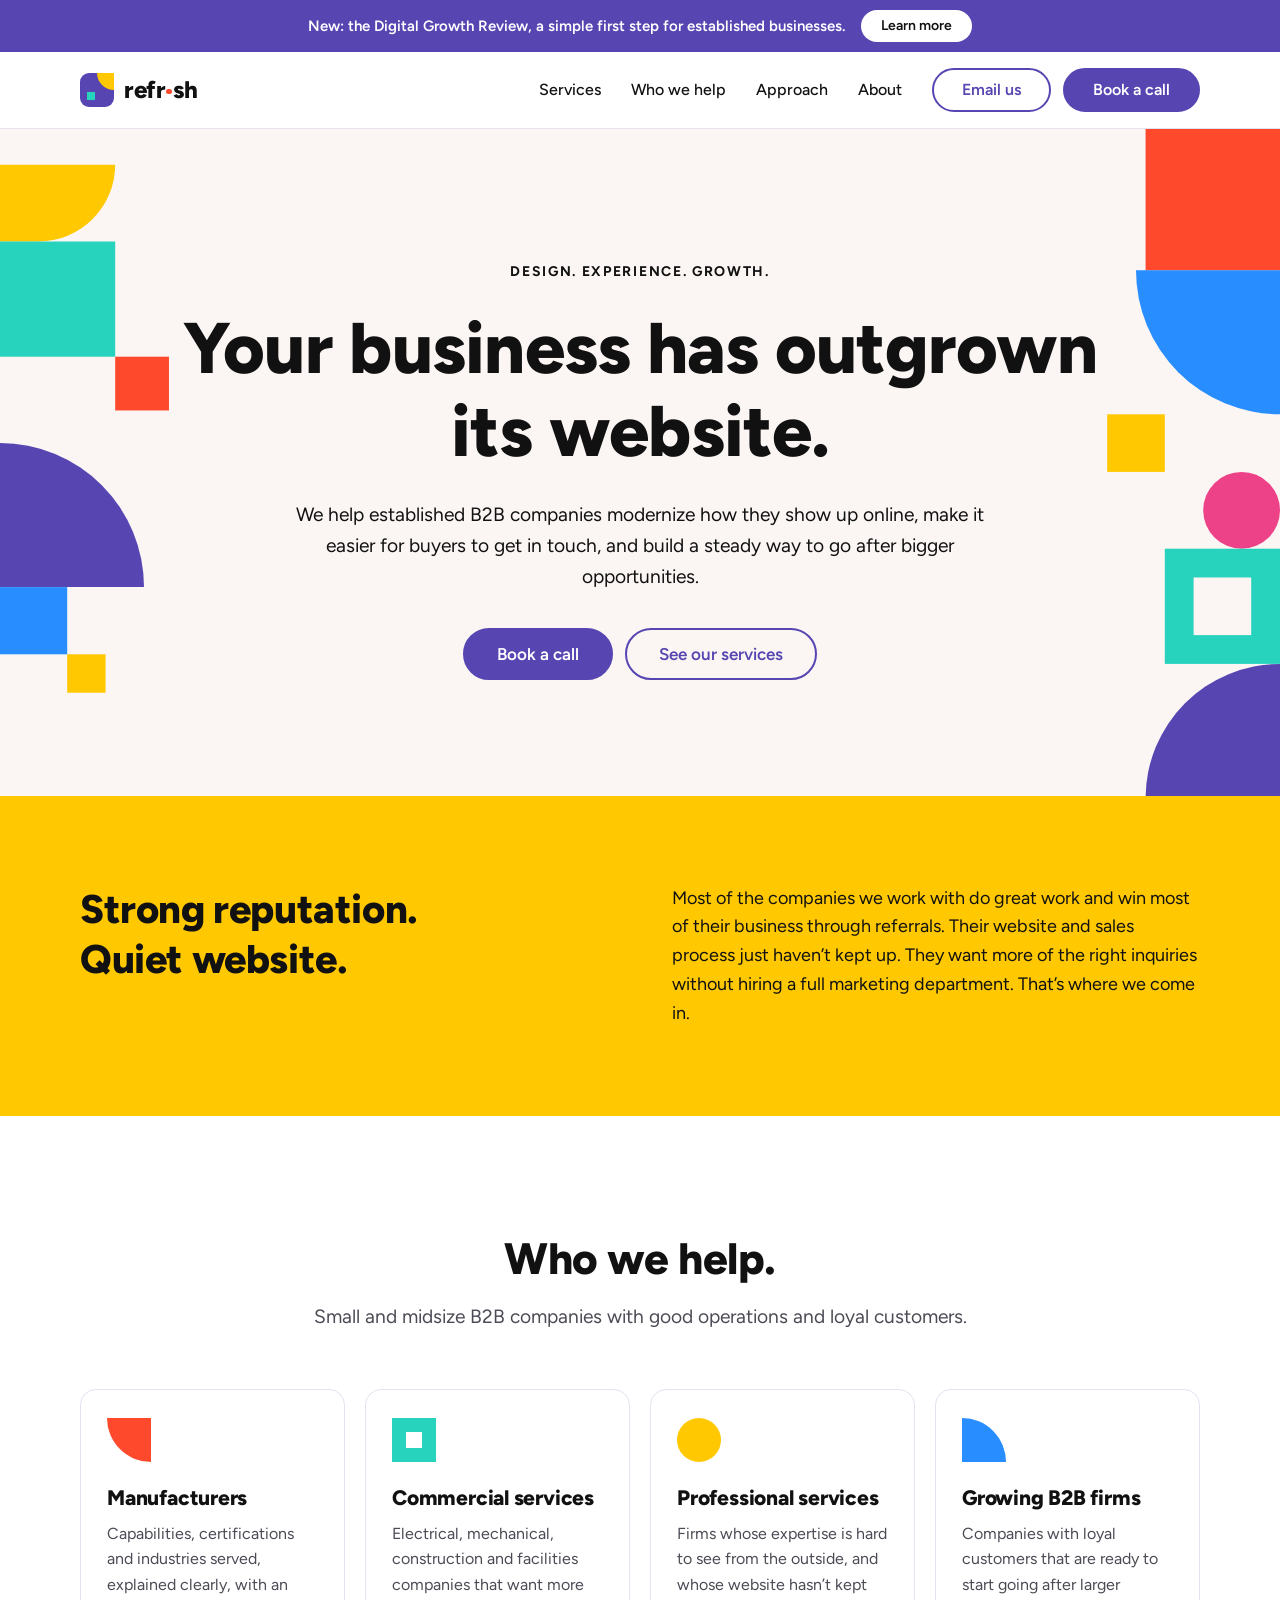
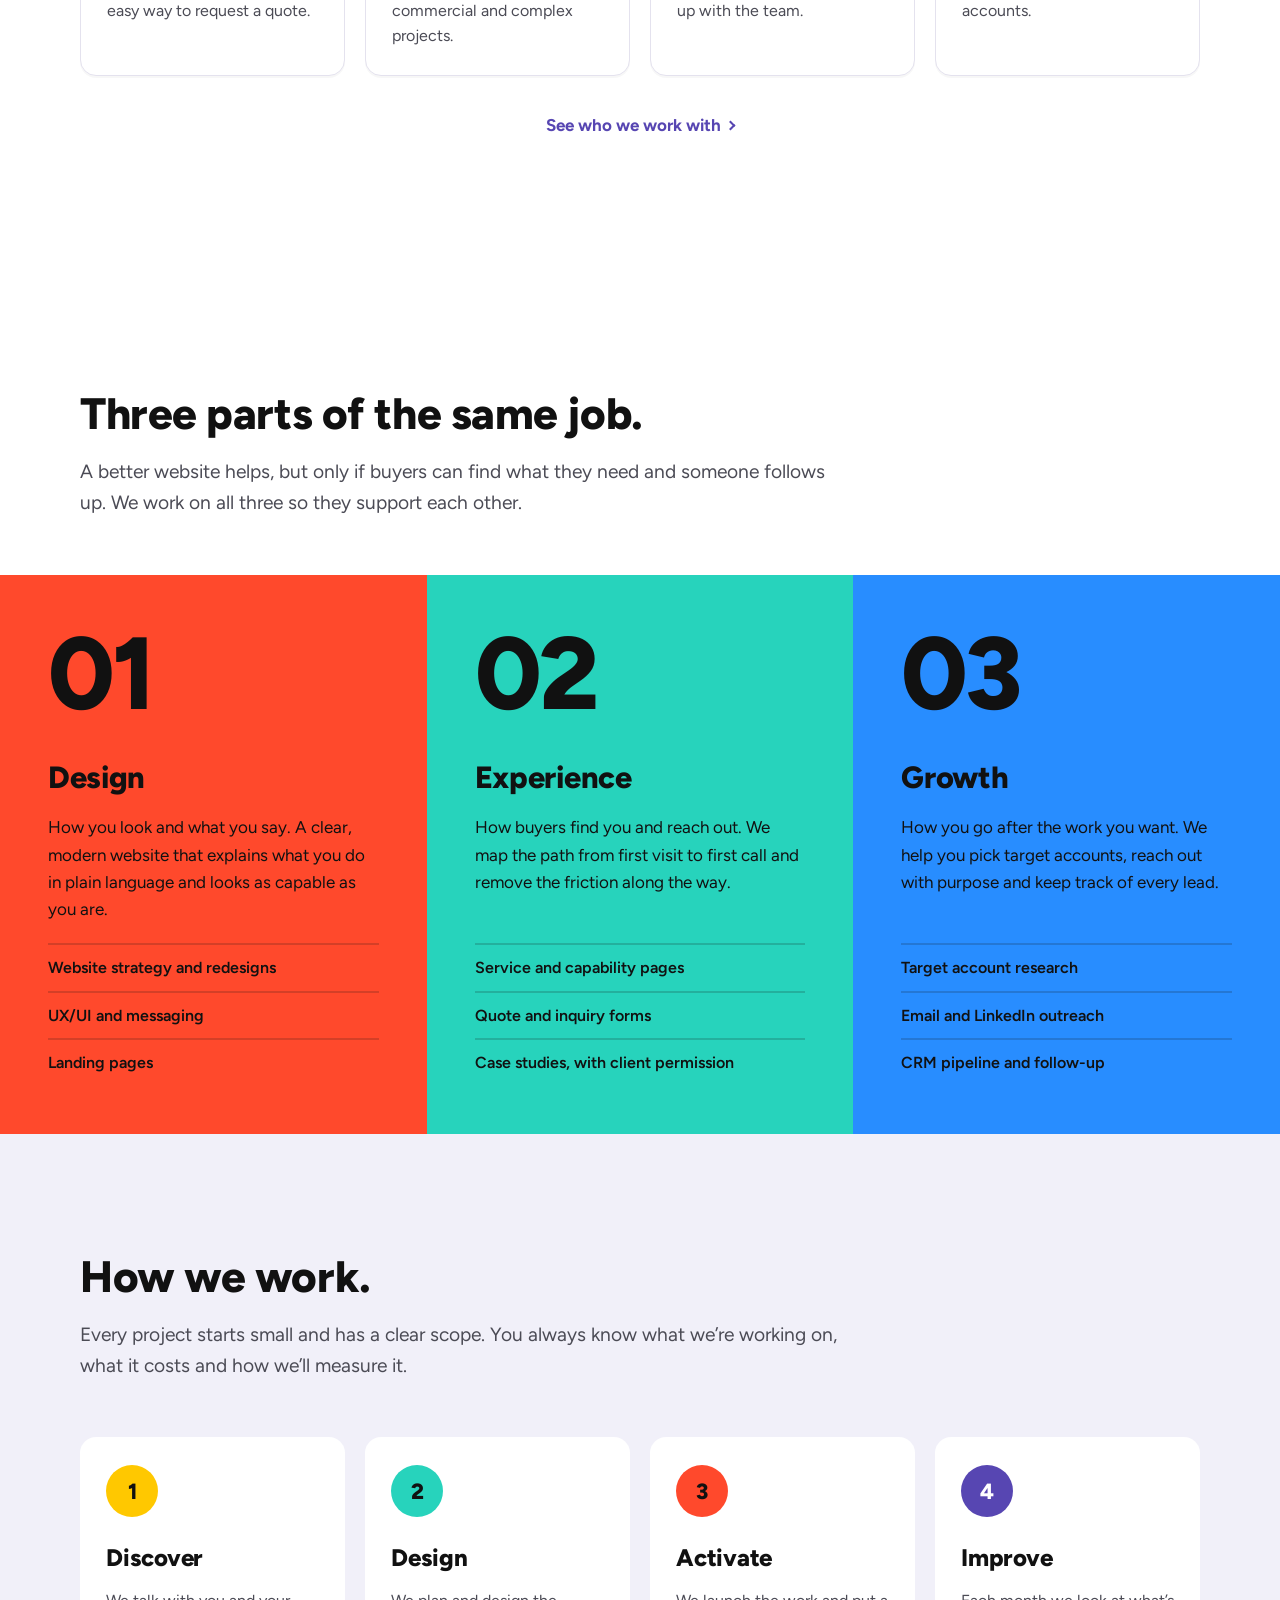
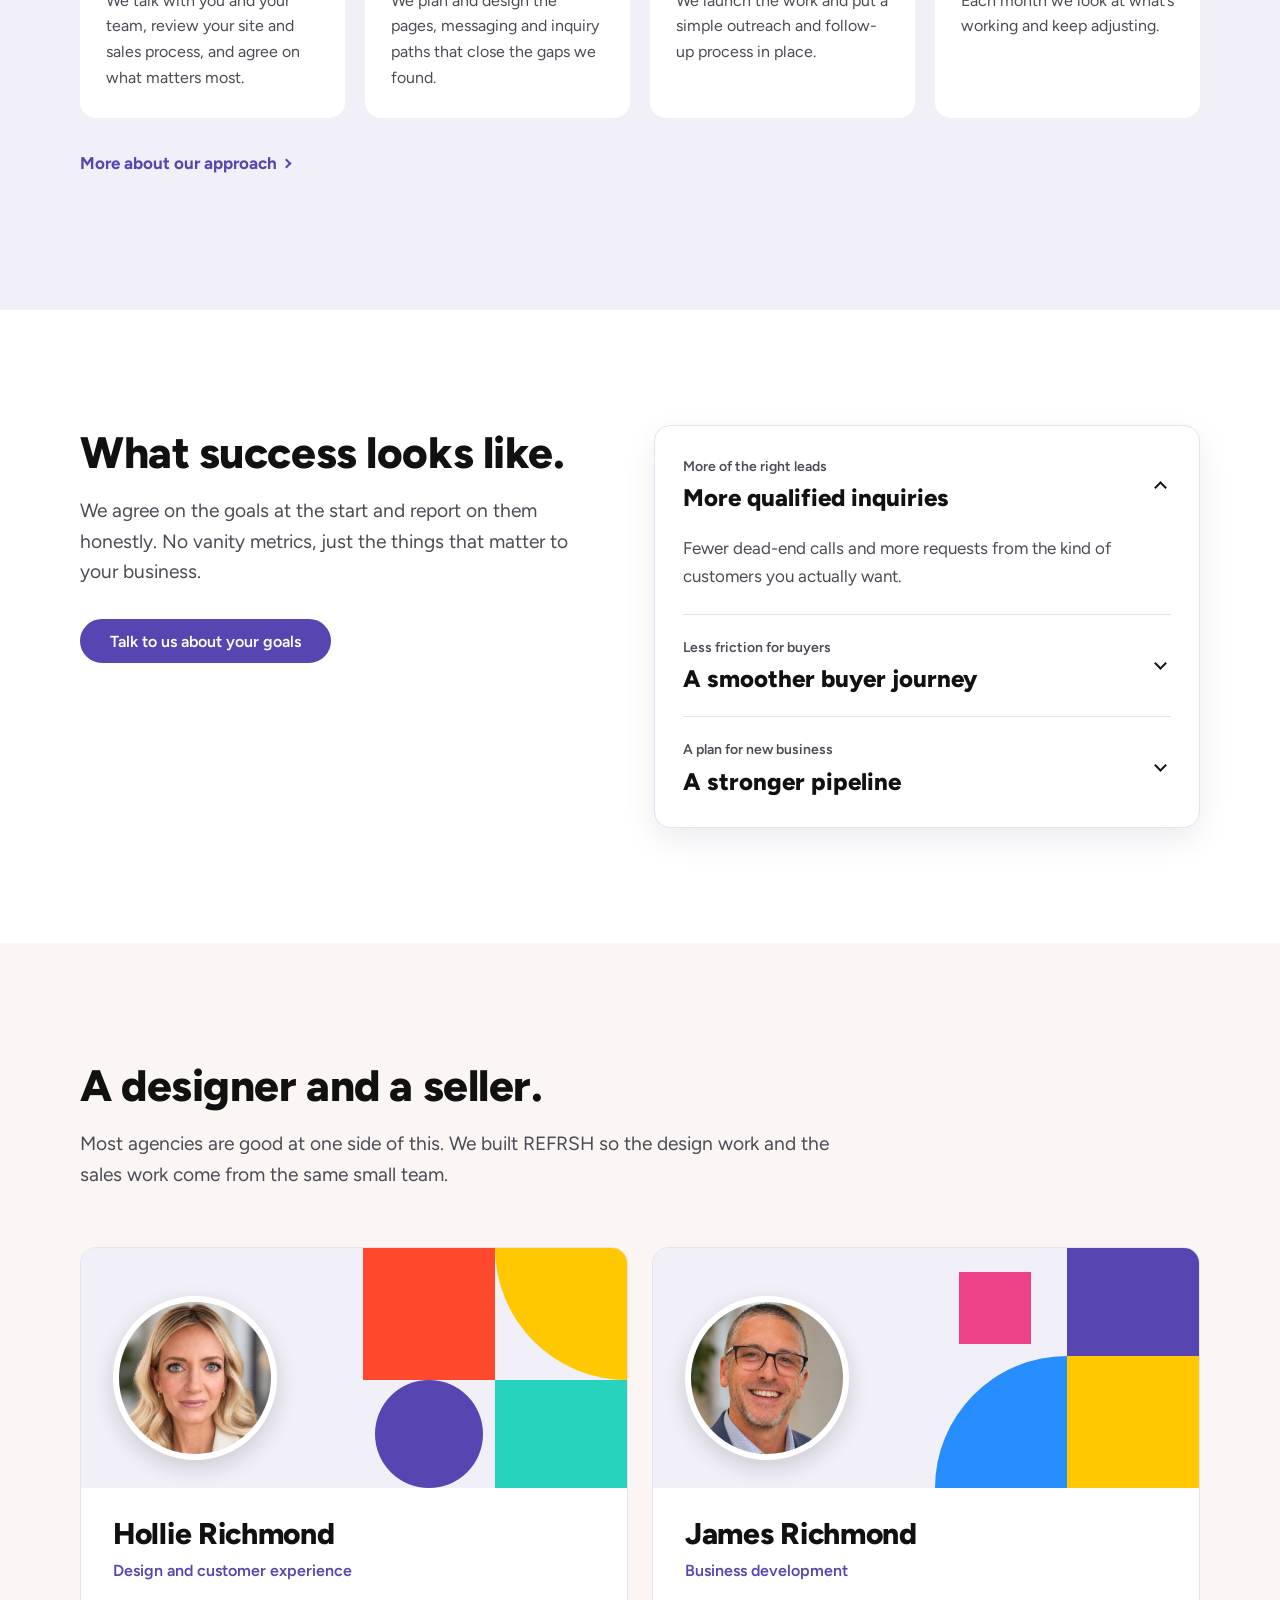
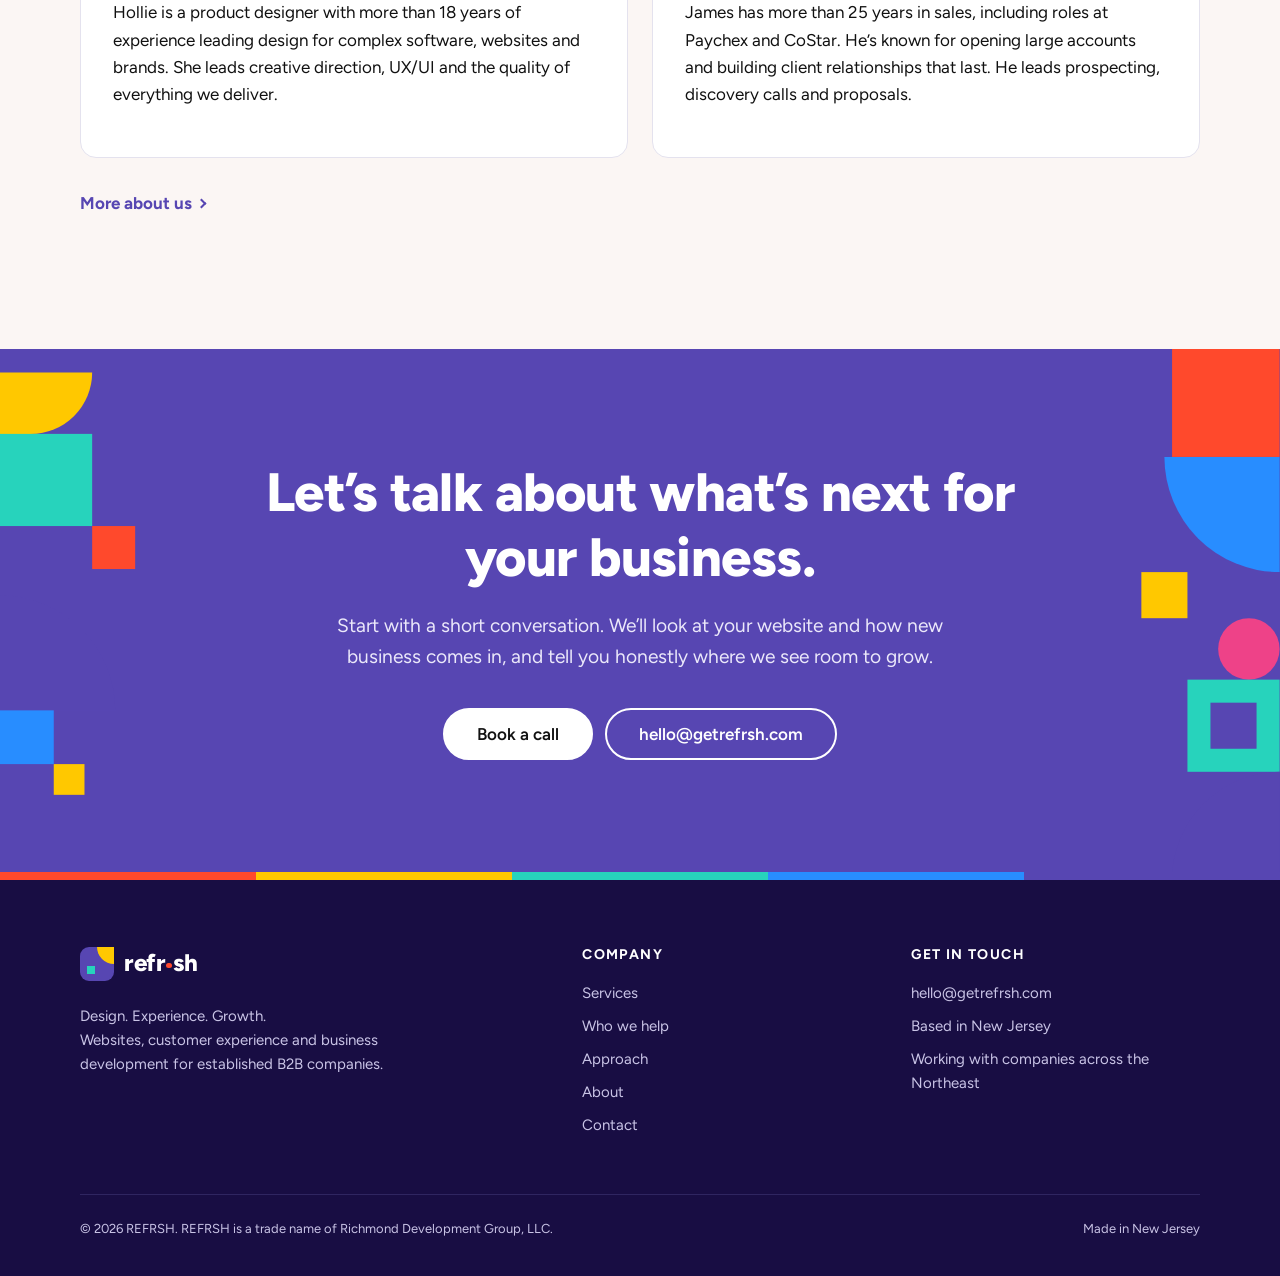
==== commit 1fa8193a: "Add team photos in larger circles" ====
--- a/index.html
+++ b/index.html
@@ -15,7 +15,7 @@
 <link rel="icon" href="assets/favicon.svg" type="image/svg+xml">
 <link rel="preconnect" href="https://fonts.googleapis.com">
 <link rel="preconnect" href="https://fonts.gstatic.com" crossorigin>
-<link rel="stylesheet" href="assets/site.css">
+<link rel="stylesheet" href="assets/site.css?v=5">
 </head>
 <body>
 <a class="skip" href="#main">Skip to content</a>
@@ -169,7 +169,7 @@
     </div>
     <div class="team">
       <article class="person reveal">
-        <div class="art"><svg viewBox="0 0 600 200" preserveAspectRatio="xMaxYMid slice" aria-hidden="true"><rect width="600" height="200" fill="#f1f0f9"/><rect x="380" y="0" width="110" height="110" fill="#ff492c"/><path d="M490 0h110v110A110 110 0 0 1 490 0z" fill="#ffc800"/><rect x="490" y="110" width="110" height="90" fill="#27d3bc"/><circle cx="435" cy="155" r="45" fill="#5746b2"/></svg><span class="initial" aria-hidden="true">H</span></div>
+        <div class="art"><svg viewBox="0 0 600 200" preserveAspectRatio="xMaxYMid slice" aria-hidden="true"><rect width="600" height="200" fill="#f1f0f9"/><rect x="380" y="0" width="110" height="110" fill="#ff492c"/><path d="M490 0h110v110A110 110 0 0 1 490 0z" fill="#ffc800"/><rect x="490" y="110" width="110" height="90" fill="#27d3bc"/><circle cx="435" cy="155" r="45" fill="#5746b2"/></svg><img class="photo" src="assets/hollie.jpg" alt="Hollie Richmond" width="400" height="400" loading="lazy"></div>
         <div class="content">
           <h3>Hollie Richmond</h3>
           <p class="role">Design and customer experience</p>
@@ -177,7 +177,7 @@
         </div>
       </article>
       <article class="person reveal">
-        <div class="art"><svg viewBox="0 0 600 200" preserveAspectRatio="xMaxYMid slice" aria-hidden="true"><rect width="600" height="200" fill="#f1f0f9"/><path d="M380 200a110 110 0 0 1 110-110v110z" fill="#288dff"/><rect x="490" y="90" width="110" height="110" fill="#ffc800"/><rect x="490" y="0" width="110" height="90" fill="#5746b2"/><rect x="400" y="20" width="60" height="60" fill="#ee4288"/></svg><span class="initial" aria-hidden="true">J</span></div>
+        <div class="art"><svg viewBox="0 0 600 200" preserveAspectRatio="xMaxYMid slice" aria-hidden="true"><rect width="600" height="200" fill="#f1f0f9"/><path d="M380 200a110 110 0 0 1 110-110v110z" fill="#288dff"/><rect x="490" y="90" width="110" height="110" fill="#ffc800"/><rect x="490" y="0" width="110" height="90" fill="#5746b2"/><rect x="400" y="20" width="60" height="60" fill="#ee4288"/></svg><img class="photo" src="assets/james.jpg" alt="James Richmond" width="400" height="400" loading="lazy"></div>
         <div class="content">
           <h3>James Richmond</h3>
           <p class="role">Business development</p>
@@ -251,6 +251,6 @@
     </div>
   </div>
 </footer>
-<script src="assets/site.js" defer></script>
+<script src="assets/site.js?v=3" defer></script>
 </body>
 </html>
--- a/assets/site.css
+++ b/assets/site.css
@@ -227,9 +227,10 @@
 /* ---------- Team ---------- */
 .team { display: grid; grid-template-columns: 1fr 1fr; gap: 24px; }
 .person { background: var(--white); border: 1px solid var(--line); border-radius: var(--radius); overflow: hidden; display: flex; flex-direction: column; }
-.person .art { height: 200px; position: relative; overflow: hidden; }
+.person .art { height: 240px; position: relative; overflow: hidden; }
 .person .art svg { width: 100%; height: 100%; }
-.person .art .initial { position: absolute; left: 32px; bottom: 24px; width: 84px; height: 84px; border-radius: 50%; background: var(--white); display: grid; place-items: center; font-size: 40px; font-weight: 800; box-shadow: 0 6px 18px rgba(17,17,17,.12); }
+.person .art .photo { position: absolute; left: 32px; bottom: 28px; width: 164px; height: 164px; border-radius: 50%; object-fit: cover; border: 6px solid var(--white); box-shadow: 0 8px 22px rgba(17,17,17,.16); background: var(--white); }
+@media (max-width: 560px) { .person .art { height: 200px; } .person .art .photo { width: 136px; height: 136px; left: 24px; bottom: 24px; } }
 .person .content { padding: 28px 32px 32px; }
 .person h3 { font-size: 30px; line-height: 1.2; }
 .person .role { font-size: 16px; font-weight: 600; color: var(--purple); margin: 6px 0 16px; }
@@ -284,10 +285,9 @@
 .checklist { list-style: none; margin: 0; padding: 0; }
 .checklist li { padding: 16px 0 16px 44px; border-top: 1px solid var(--line); position: relative; font-size: 18px; }
 .checklist li:first-child { border-top: 0; }
-.checklist li::before { content: ""; position: absolute; left: 0; top: 17px; width: 26px; height: 26px; border-radius: 50%; background: var(--teal); }
-.checklist li::after { content: ""; position: absolute; left: 8px; top: 23px; width: 10px; height: 6px; border-left: 2.5px solid var(--ink); border-bottom: 2.5px solid var(--ink); transform: rotate(-45deg); }
+.checklist li::before { content: ""; position: absolute; left: 0; top: calc(16px + 0.8em - 13px); width: 26px; height: 26px; border-radius: 50%; background-color: var(--teal); background-image: url("data:image/svg+xml,%3Csvg xmlns='http://www.w3.org/2000/svg' viewBox='0 0 14 14'%3E%3Cpath d='M2.5 7.4l2.9 2.9 6.1-6.3' fill='none' stroke='%23111111' stroke-width='2.4' stroke-linecap='round' stroke-linejoin='round'/%3E%3C/svg%3E"); background-repeat: no-repeat; background-position: center; background-size: 14px 14px; }
 .band--yellow .checklist li { border-color: rgba(17,17,17,.15); }
-.band--yellow .checklist li::before { background: var(--white); }
+.band--yellow .checklist li::before { background-color: var(--white); }
 
 /* ---------- Values row ---------- */
 .values { display: grid; grid-template-columns: repeat(3, 1fr); gap: 20px; }
